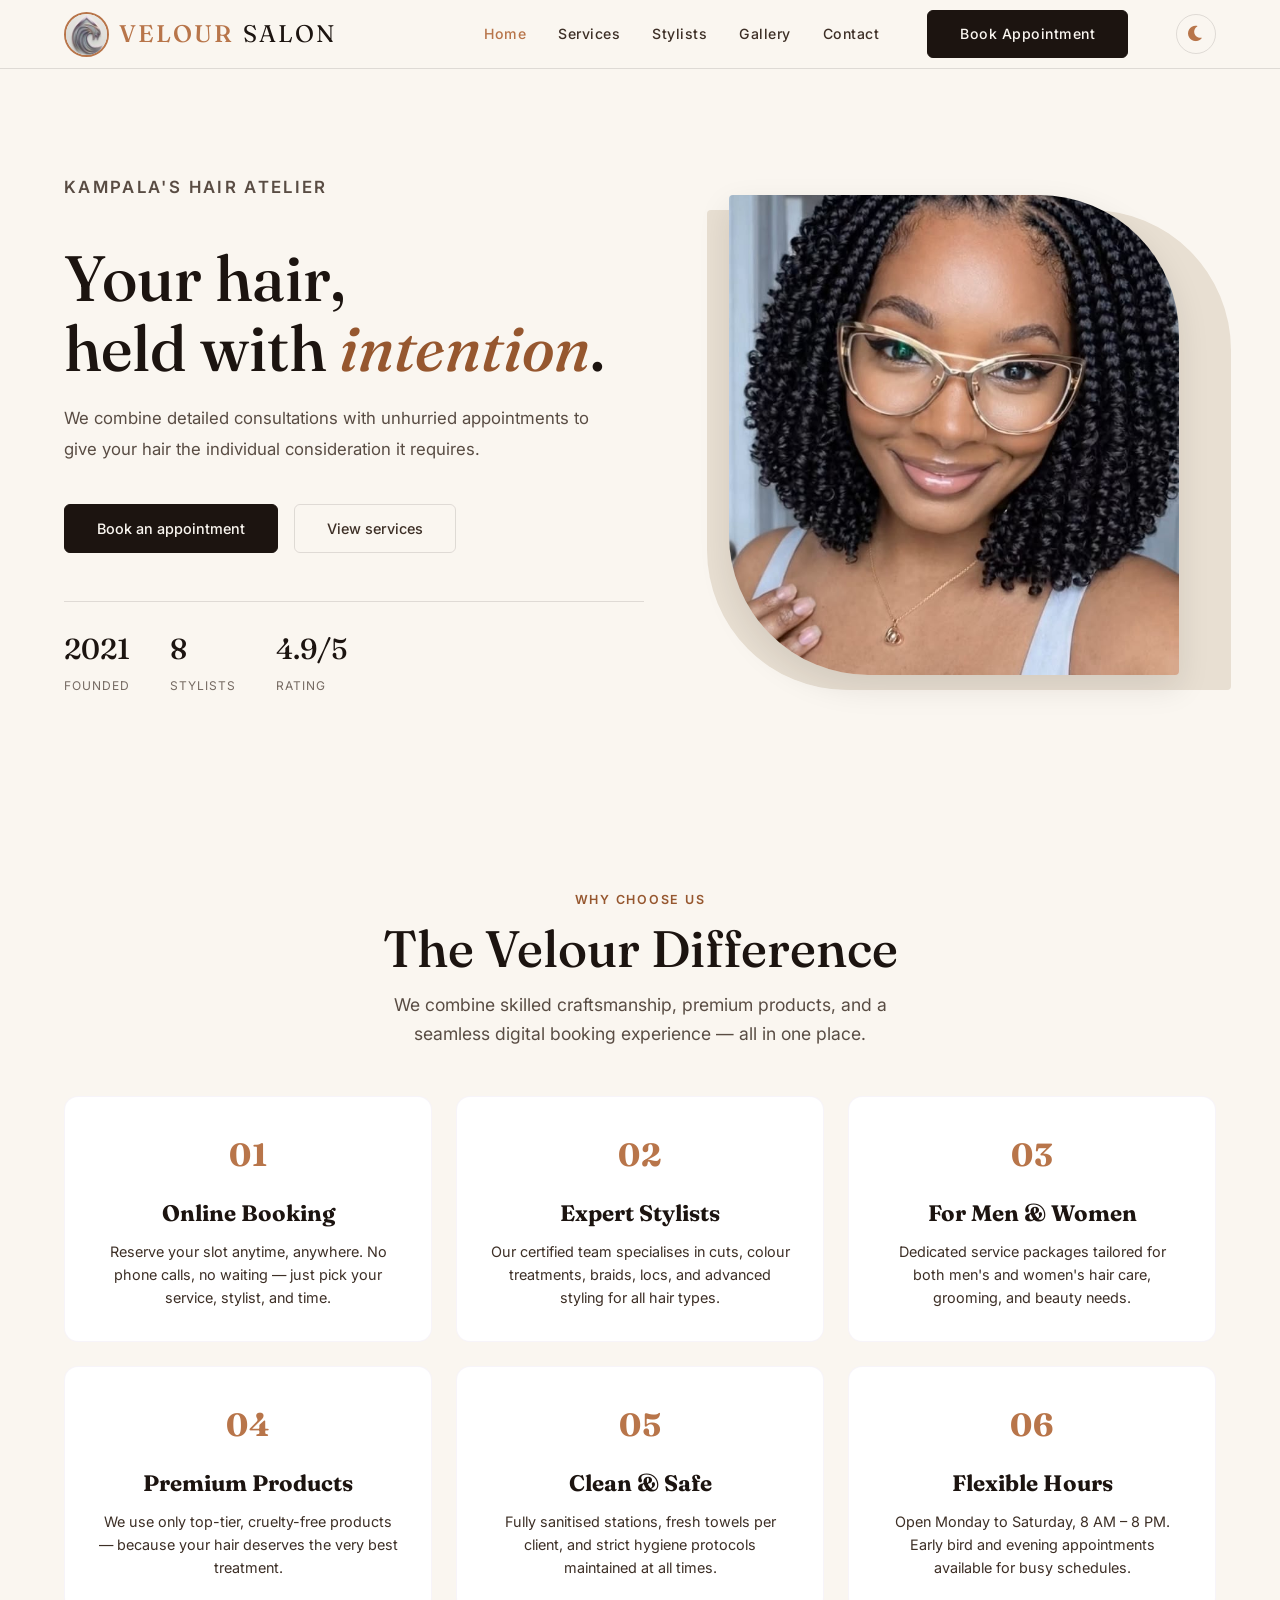
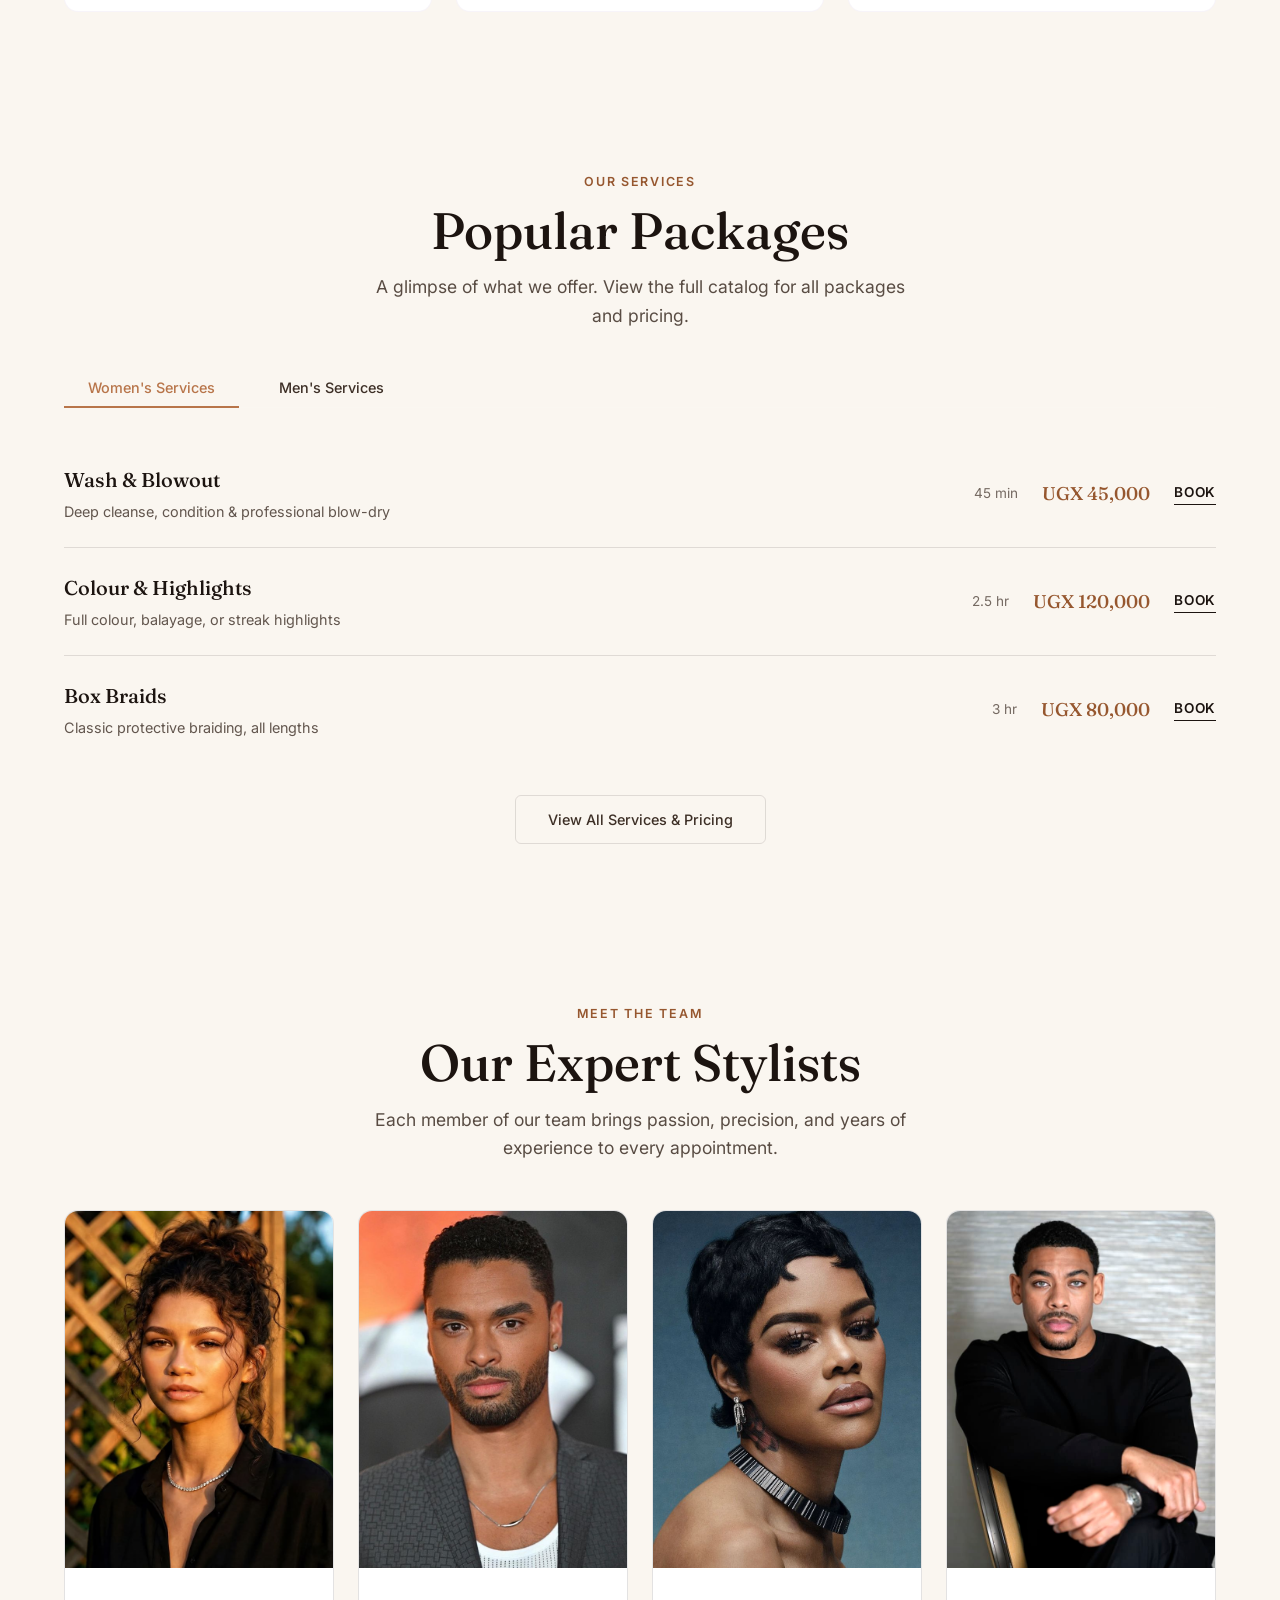
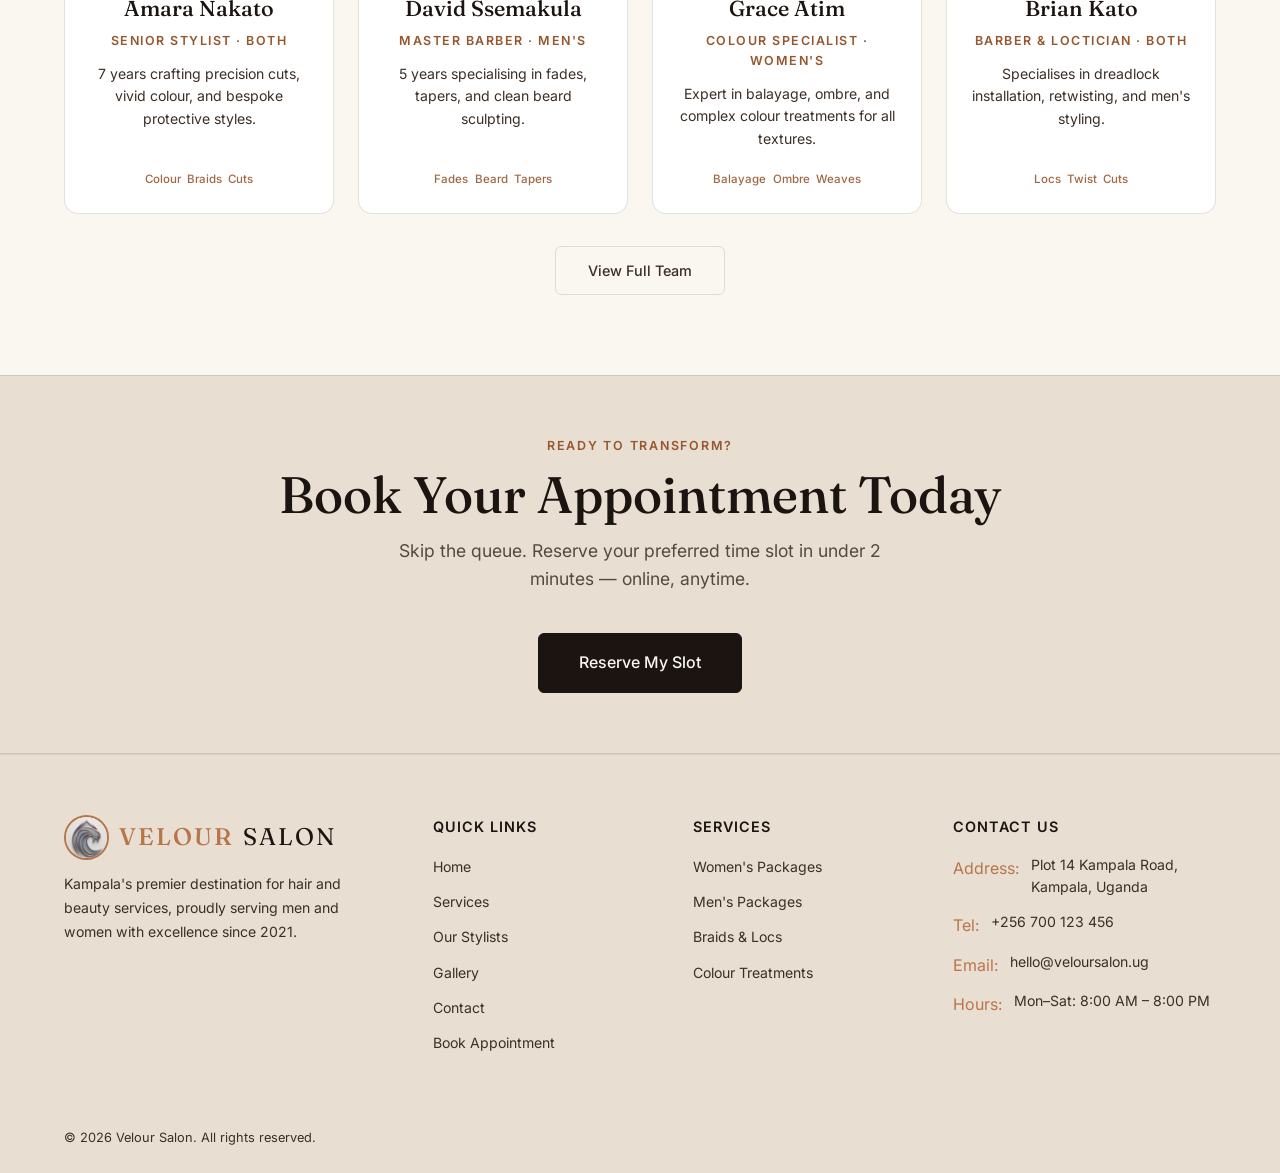
==== index.html @ ebc55c9c "feat : improved perfomance" ====
<!DOCTYPE html>
<html lang="en">

<head>
  <meta charset="UTF-8" />
  <meta name="viewport" content="width=device-width, initial-scale=1.0" />
  <meta name="description"
    content="Velour Salon — Premium hair and beauty atelier in Kampala. Book your appointment online today." />
  <title>Velour Salon</title>

  <link rel="preconnect" href="https://fonts.googleapis.com">
  <link rel="preconnect" href="https://fonts.gstatic.com" crossorigin>
  <link
    href="https://fonts.googleapis.com/css2?family=Fraunces:ital,opsz,wght@0,9..144,400;0,9..144,500;1,9..144,400&family=Inter:wght@300;400;500;600;700&display=swap"
    rel="stylesheet">
  <link rel="stylesheet" href="style.css" />
  <!-- Font Awesome for Icons -->
    <link rel="preload" href="https://cdnjs.cloudflare.com/ajax/libs/font-awesome/6.0.0/css/all.min.css" as="style" onload="this.onload=null;this.rel='stylesheet'">
  <noscript><link rel="stylesheet" href="https://cdnjs.cloudflare.com/ajax/libs/font-awesome/6.0.0/css/all.min.css"></noscript>
  <!-- Theme Switcher Script (Head inclusion prevents flash) -->
    <script>!function(){var e=localStorage.getItem("velour-theme")||"light";document.documentElement.setAttribute("data-theme",e)}();</script>
  <script src="theme.js" defer></script>
</head>

<body>

  <!-- NAVIGATION-->
  <nav class="navbar" role="navigation" aria-label="Main navigation">
    <div class="container nav-inner">
      <a href="index.html" class="nav-logo" id="nav-logo">
        <img src="assets/logo-small.jpeg" alt="Velour Salon Logo" width="45" height="45"
          loading="lazy">
        VELOUR<span>SALON</span>
      </a>

      <ul class="nav-links" id="nav-links">
        <li><a href="index.html" class="active" id="nav-home">Home</a></li>
        <li><a href="services.html" id="nav-services">Services</a></li>
        <li><a href="stylists.html" id="nav-stylists">Stylists</a></li>
        <li><a href="gallery.html" id="nav-gallery">Gallery</a></li>
        <li><a href="contact.html" id="nav-contact">Contact</a></li>
        <li><a href="booking.html" class="btn btn-primary nav-cta" id="nav-cta-btn">Book Appointment</a></li>

        <li>
          <button class="theme-toggle" id="theme-toggle" aria-label="Toggle Light/Dark Mode">
            <i class="fas fa-moon"></i>
          </button>
        </li>
      </ul>

      <button class="hamburger" id="hamburger-btn" aria-label="Open menu" aria-expanded="false">
        <span></span><span></span><span></span>
      </button>
    </div>
  </nav>

  <!-- Mobile Nav -->
  <div class="mobile-nav" id="mobile-nav" aria-hidden="true">
    <a href="index.html" id="mob-home">Home</a>
    <a href="services.html" id="mob-services">Services</a>
    <a href="stylists.html" id="mob-stylists">Stylists</a>
    <a href="gallery.html" id="mob-gallery">Gallery</a>
    <a href="contact.html" id="mob-contact">Contact</a>
    <button class="theme-toggle" id="mobile-theme-toggle"
      style="margin: 0.5rem auto 0; display: flex; gap: 0.5rem; justify-content: center; align-items: center; width: 100%; border: 1px solid var(--border-clr); padding: 0.75rem; border-radius: var(--radius-sm); background: transparent; color: var(--text-color); font-family: var(--font-body); font-size: 1rem; cursor: pointer;">
      <i class="fas fa-moon"></i> Theme
    </button>
    <a href="booking.html" class="btn btn-primary" id="mob-cta" style="text-align:center;margin-top:0.5rem;">Book
      Appointment</a>
  </div>

  <!-- HERO SECTION -->
  <header class="hero" id="hero-section">
    <div class="container hero-grid">
      <div class="hero-content">
        <p class="eyebrow">Kampala's Hair Atelier</p>

        <h1 id="hero-headline">
          Your hair,<br>held with <em>intention</em>.
        </h1>

        <p id="hero-description">
          We combine detailed consultations with unhurried appointments to give your hair the individual consideration
          it requires.
        </p>

        <div class="hero-actions">
          <a href="booking.html" class="btn btn-primary" id="hero-book-btn">Book an appointment</a>
          <a href="services.html" class="btn btn-ghost" id="hero-services-btn">View services</a>
        </div>

        <div class="hero-stats" id="hero-stats">
          <div class="stat-item">
            <span class="stat-num">2021</span>
            <span class="stat-label">Founded</span>
          </div>
          <div class="stat-item">
            <span class="stat-num">8</span>
            <span class="stat-label">Stylists</span>
          </div>
          <div class="stat-item">
            <span class="stat-num">4.9/5</span>
            <span class="stat-label">Rating</span>
          </div>
        </div>
      </div>
      <div class="hero-image-panel">
        <div class="hero-image-bg-offset"></div>
        <img src="assets/images/women/women's style 5.jpg" alt="" aria-hidden="true" class="hero-img" width="450"
          height="480" fetchpriority="high">
      </div>
    </div>
  </header>

  <!-- VALUE PROPOSITIONS -->
  <section class="section reveal" id="features-section" aria-labelledby="features-title">
    <div class="container text-center">
      <p class="eyebrow">Why Choose Us</p>
      <h2 class="section-title" id="features-title">The Velour Difference</h2>
      <p class="section-lede">
        We combine skilled craftsmanship, premium products, and a seamless digital booking experience — all in one
        place.
      </p>

      <div class="features-grid" id="features-grid">
        <article class="feature-card" id="feature-booking">
          <span class="feature-icon">01</span>
          <h3>Online Booking</h3>
          <p>Reserve your slot anytime, anywhere. No phone calls, no waiting — just pick your service, stylist, and
            time.</p>
        </article>
        <article class="feature-card" id="feature-stylists">
          <span class="feature-icon">02</span>
          <h3>Expert Stylists</h3>
          <p>Our certified team specialises in cuts, colour treatments, braids, locs, and advanced styling for all hair
            types.</p>
        </article>
        <article class="feature-card" id="feature-gender">
          <span class="feature-icon">03</span>
          <h3>For Men &amp; Women</h3>
          <p>Dedicated service packages tailored for both men's and women's hair care, grooming, and beauty needs.</p>
        </article>
        <article class="feature-card" id="feature-products">
          <span class="feature-icon">04</span>
          <h3>Premium Products</h3>
          <p>We use only top-tier, cruelty-free products — because your hair deserves the very best treatment.</p>
        </article>
        <article class="feature-card" id="feature-hygiene">
          <span class="feature-icon">05</span>
          <h3>Clean &amp; Safe</h3>
          <p>Fully sanitised stations, fresh towels per client, and strict hygiene protocols maintained at all times.
          </p>
        </article>
        <article class="feature-card" id="feature-hours">
          <span class="feature-icon">06</span>
          <h3>Flexible Hours</h3>
          <p>Open Monday to Saturday, 8 AM – 8 PM. Early bird and evening appointments available for busy schedules.</p>
        </article>
      </div>
    </div>
  </section>

  <!-- SERVICES PREVIEW -->
  <section class="section services-preview reveal" id="services-preview" aria-labelledby="services-preview-title">
    <div class="container">
      <div class="text-center">
        <p class="eyebrow">Our Services</p>
        <h2 class="section-title" id="services-preview-title">Popular Packages</h2>
        <p class="section-lede">A glimpse of what we offer. View the full catalog for all packages and pricing.</p>
      </div>

      <div class="services-tabs" role="tablist">
        <button class="tab-btn active" id="tab-women" role="tab" aria-selected="true" aria-controls="panel-women">
          Women's Services
        </button>
        <button class="tab-btn" id="tab-men" role="tab" aria-selected="false" aria-controls="panel-men">
          Men's Services
        </button>
      </div>

      <!-- Women's Panel -->
      <div class="tab-panel active" id="panel-women" role="tabpanel" aria-labelledby="tab-women">
        <div class="service-list">
          <div class="service-row">
            <div class="service-details">
              <h4 class="service-name">Wash &amp; Blowout</h4>
              <p class="service-desc">Deep cleanse, condition &amp; professional blow-dry</p>
            </div>
            <div class="service-meta">
              <span class="service-time">45 min</span>
              <span class="service-price">UGX 45,000</span>
              <a href="booking.html?service=wash-blowout" class="service-book-link">Book</a>
            </div>
          </div>
          <div class="service-row">
            <div class="service-details">
              <h4 class="service-name">Colour &amp; Highlights</h4>
              <p class="service-desc">Full colour, balayage, or streak highlights</p>
            </div>
            <div class="service-meta">
              <span class="service-time">2.5 hr</span>
              <span class="service-price">UGX 120,000</span>
              <a href="booking.html?service=colour-highlights" class="service-book-link">Book</a>
            </div>
          </div>
          <div class="service-row">
            <div class="service-details">
              <h4 class="service-name">Box Braids</h4>
              <p class="service-desc">Classic protective braiding, all lengths</p>
            </div>
            <div class="service-meta">
              <span class="service-time">3 hr</span>
              <span class="service-price">UGX 80,000</span>
              <a href="booking.html?service=box-braids" class="service-book-link">Book</a>
            </div>
          </div>
        </div>
      </div>

      <!-- Men's Panel -->
      <div class="tab-panel" id="panel-men" role="tabpanel" aria-labelledby="tab-men">
        <div class="service-list">
          <div class="service-row">
            <div class="service-details">
              <h4 class="service-name">Classic Haircut</h4>
              <p class="service-desc">Precision cut with wash &amp; style finish</p>
            </div>
            <div class="service-meta">
              <span class="service-time">30 min</span>
              <span class="service-price">UGX 30,000</span>
              <a href="booking.html?service=classic-cut" class="service-book-link">Book</a>
            </div>
          </div>
          <div class="service-row">
            <div class="service-details">
              <h4 class="service-name">Beard Trim &amp; Shape</h4>
              <p class="service-desc">Clean line-up, shaping &amp; moisturise</p>
            </div>
            <div class="service-meta">
              <span class="service-time">30 min</span>
              <span class="service-price">UGX 20,000</span>
              <a href="booking.html?service=beard-trim" class="service-book-link">Book</a>
            </div>
          </div>
          <div class="service-row">
            <div class="service-details">
              <h4 class="service-name">Cut &amp; Beard Combo</h4>
              <p class="service-desc">Full haircut + beard groom package</p>
            </div>
            <div class="service-meta">
              <span class="service-time">1 hr</span>
              <span class="service-price">UGX 45,000</span>
              <a href="booking.html?service=cut-beard-combo" class="service-book-link">Book</a>
            </div>
          </div>
        </div>
      </div>

      <div class="text-center mt-4">
        <a href="services.html" class="btn btn-ghost" id="view-all-services-btn">View All Services &amp; Pricing</a>
      </div>
    </div>
  </section>

  <!-- STYLISTS TEASER -->
  <section class="section reveal" id="stylists-teaser" aria-labelledby="stylists-teaser-title">
    <div class="container text-center">
      <p class="eyebrow">Meet the Team</p>
      <h2 class="section-title" id="stylists-teaser-title">Our Expert Stylists</h2>
      <p class="section-lede">Each member of our team brings passion, precision, and years of experience to every
        appointment.</p>

      <div class="stylist-grid mt-4">
        <div class="stylist-card" id="stylist-amara">
          <div class="stylist-avatar f">
            <img src="assets/images/women/female stylist 1.jpg" alt="Amara Nakato" width="400" height="400"
              loading="lazy">
          </div>
          <div class="stylist-info">
            <h3>Amara Nakato</h3>
            <p class="stylist-role">Senior Stylist · Both</p>
            <p class="stylist-bio">7 years crafting precision cuts, vivid colour, and bespoke protective styles.</p>
            <div class="stylist-tags">
              <span class="stylist-tag">Colour</span>
              <span class="stylist-tag">Braids</span>
              <span class="stylist-tag">Cuts</span>
            </div>
          </div>
        </div>
        <div class="stylist-card" id="stylist-david">
          <div class="stylist-avatar m">
            <img src="assets/images/men/male stylist 1.jpg" alt="David Ssemakula" width="400" height="400"
              loading="lazy">
          </div>
          <div class="stylist-info">
            <h3>David Ssemakula</h3>
            <p class="stylist-role">Master Barber · Men's</p>
            <p class="stylist-bio">5 years specialising in fades, tapers, and clean beard sculpting.</p>
            <div class="stylist-tags">
              <span class="stylist-tag">Fades</span>
              <span class="stylist-tag">Beard</span>
              <span class="stylist-tag">Tapers</span>
            </div>
          </div>
        </div>
        <div class="stylist-card" id="stylist-grace">
          <div class="stylist-avatar f">
            <img src="assets/images/women/female stylist 2.jpg" alt="Grace Atim" width="400" height="400"
              loading="lazy">
          </div>
          <div class="stylist-info">
            <h3>Grace Atim</h3>
            <p class="stylist-role">Colour Specialist · Women's</p>
            <p class="stylist-bio">Expert in balayage, ombre, and complex colour treatments for all textures.</p>
            <div class="stylist-tags">
              <span class="stylist-tag">Balayage</span>
              <span class="stylist-tag">Ombre</span>
              <span class="stylist-tag">Weaves</span>
            </div>
          </div>
        </div>
        <div class="stylist-card" id="stylist-brian">
          <div class="stylist-avatar m">
            <img src="assets/images/men/male stylist 2.jpg" alt="Brian Kato" width="400" height="400" loading="lazy">
          </div>
          <div class="stylist-info">
            <h3>Brian Kato</h3>
            <p class="stylist-role">Barber &amp; Loctician · Both</p>
            <p class="stylist-bio">Specialises in dreadlock installation, retwisting, and men's styling.</p>
            <div class="stylist-tags">
              <span class="stylist-tag">Locs</span>
              <span class="stylist-tag">Twist</span>
              <span class="stylist-tag">Cuts</span>
            </div>
          </div>
        </div>
      </div>

      <div class="text-center mt-4">
        <a href="stylists.html" class="btn btn-ghost" id="view-stylists-btn">View Full Team</a>
      </div>
    </div>
  </section>

  <!-- BOOKING CTA SECTION -->
  <section id="cta-strip" class="cta-strip text-center">
    <div class="container">
      <p class="eyebrow">Ready to Transform?</p>
      <h2 class="section-title">Book Your Appointment Today</h2>
      <p class="section-lede">
        Skip the queue. Reserve your preferred time slot in under 2 minutes — online, anytime.
      </p>
      <a href="booking.html" class="btn btn-primary" id="cta-book-btn" style="font-size:1rem;padding:1rem 2.5rem;">
        Reserve My Slot
      </a>
    </div>
  </section>

  <!-- FOOTER SECTION -->
  <footer class="footer" id="main-footer">
    <div class="container">
      <div class="footer-grid">
        <div class="footer-brand">
          <a href="index.html" class="nav-logo">
            <img src="assets/logo-small.jpeg" alt="Velour Salon Logo" width="45" height="45"
              loading="lazy">
            VELOUR<span>SALON</span>
          </a>
          <p>Kampala's premier destination for hair and beauty services, proudly serving men and women with excellence
            since 2021.</p>
        </div>

        <div class="footer-col">
          <h4>Quick Links</h4>
          <ul>
            <li><a href="index.html" id="footer-home">Home</a></li>
            <li><a href="services.html" id="footer-services">Services</a></li>
            <li><a href="stylists.html" id="footer-stylists">Our Stylists</a></li>
            <li><a href="gallery.html" id="footer-gallery">Gallery</a></li>
            <li><a href="contact.html" id="footer-contact">Contact</a></li>
            <li><a href="booking.html" id="footer-booking">Book Appointment</a></li>
          </ul>
        </div>

        <div class="footer-col">
          <h4>Services</h4>
          <ul>
            <li><a href="services.html#women">Women's Packages</a></li>
            <li><a href="services.html#men">Men's Packages</a></li>
            <li><a href="services.html#braids">Braids &amp; Locs</a></li>
            <li><a href="services.html#colour">Colour Treatments</a></li>
          </ul>
        </div>

        <div class="footer-col">
          <h4>Contact Us</h4>
          <div class="footer-contact-item">
            <span>Address:</span>
            <span>Plot 14 Kampala Road,<br>Kampala, Uganda</span>
          </div>
          <div class="footer-contact-item">
            <span>Tel:</span>
            <span>+256 700 123 456</span>
          </div>
          <div class="footer-contact-item">
            <span>Email:</span>
            <span>hello@veloursalon.ug</span>
          </div>
          <div class="footer-contact-item">
            <span>Hours:</span>
            <span>Mon–Sat: 8:00 AM – 8:00 PM</span>
          </div>
        </div>
      </div>

      <div class="footer-bottom">
        <p>&copy; 2026 Velour Salon. All rights reserved.</p>
      </div>
    </div>
  </footer>

  <!-- JAVASCRIPT -->
  <script>
    // --- Mobile Menu Toggle ---
    const hamburger = document.getElementById('hamburger-btn');
    const mobileNav = document.getElementById('mobile-nav');

    hamburger.addEventListener('click', () => {
      const isOpen = mobileNav.classList.toggle('open');
      hamburger.setAttribute('aria-expanded', isOpen);
      mobileNav.setAttribute('aria-hidden', !isOpen);
    });

    // Close mobile nav on link click
    mobileNav.querySelectorAll('a').forEach(link => {
      link.addEventListener('click', () => {
        mobileNav.classList.remove('open');
        hamburger.setAttribute('aria-expanded', 'false');
      });
    });

    // --- Tab Switcher (Services Preview) ---
    const tabBtns = document.querySelectorAll('.tab-btn');
    const tabPanels = document.querySelectorAll('.tab-panel');

    tabBtns.forEach(btn => {
      btn.addEventListener('click', () => {
        tabBtns.forEach(b => { b.classList.remove('active'); b.setAttribute('aria-selected', 'false'); });
        tabPanels.forEach(p => p.classList.remove('active'));

        btn.classList.add('active');
        btn.setAttribute('aria-selected', 'true');
        const target = btn.getAttribute('aria-controls');
        document.getElementById(target).classList.add('active');
      });
    });


    // --- Scroll Reveal Observer ---
    const revealCallback = (entries, observer) => {
      entries.forEach(entry => {
        if (entry.isIntersecting) {
          entry.target.classList.add('active');
          observer.unobserve(entry.target);
        }
      });
    };

    const revealObserver = new IntersectionObserver(revealCallback, {
      threshold: 0.15
    });

    document.querySelectorAll('.reveal').forEach(el => revealObserver.observe(el));
  </script>

</body>

</html>
---- style.css ----
/* Velour Salon — Global Styles */

/* --- Google Fonts --- */
@import url('https://fonts.googleapis.com/css2?family=Fraunces:ital,opsz,wght@0,9..144,400;0,9..144,500;1,9..144,400&family=Inter:wght@300;400;500;600;700&display=swap');

/* --- CSS Custom Properties --- */
:root {
  /* Design Tokens - Velour Salon */
  --ink: #1C1410;
  --umber: #3D2F26;
  --ivory: #FAF6F0;
  --stone: #E8DFD2;
  --amber: #B8754A;
  --amber-deep: #96572F;
  --line: rgba(28, 20, 16, 0.12);
  --white: #ffffff;

  --font-display: 'Fraunces', Georgia, serif;
  --font-body: 'Inter', -apple-system, BlinkMacSystemFont, sans-serif;

  --radius-sm: 6px;
  --radius-md: 14px;
  --radius-lg: 28px;

  --shadow-sm: 0 2px 8px rgba(28, 20, 16, 0.06);
  --shadow-md: 0 12px 32px rgba(28, 20, 16, 0.10);

  --ease: cubic-bezier(0.22, 1, 0.36, 1);

  /* Semantic Variables - Light Mode (Default) */
  --bg-color: var(--ivory);
  --text-color: var(--umber);
  --text-title: var(--ink);
  --accent-color: var(--amber);
  --accent-hover: var(--amber-deep);
  --card-bg: var(--white);
  --nav-bg: rgba(250, 246, 240, 0.95);
  --border-clr: var(--line);
  --muted-clr: var(--umber);
  
  --radius: var(--radius-md);
  --shadow: var(--shadow-md);
  --transition: 0.3s var(--ease);
  --font-head: var(--font-display);
  --font-body-custom: var(--font-body);
  --max-w: 1180px;

  --hero-bg: var(--ivory);
  --footer-bg: var(--stone);
  --header-bg: var(--stone);
  --cta-bg: var(--stone);

  --clr-white: var(--ink);
  --clr-card: var(--white);
  --clr-muted: var(--umber);
  --clr-purple: var(--amber);
  --clr-purple-lt: var(--amber-deep);
}

[data-theme="dark"] {
  /* Semantic Variables - Dark Mode (Warm Editorial) */
  --bg-color: var(--ink);
  --text-color: var(--stone);
  --text-title: var(--ivory);
  --accent-color: #D18E66; /* Lighter amber for contrast */
  --accent-hover: #E3A886; /* Even lighter for hover */
  --card-bg: var(--umber);
  --nav-bg: rgba(28, 20, 16, 0.95);
  --border-clr: rgba(250, 246, 240, 0.12);
  --muted-clr: var(--stone);
  --shadow: 0 12px 32px rgba(0, 0, 0, 0.3);

  --hero-bg: var(--ink);
  --footer-bg: var(--umber);
  --header-bg: var(--umber);
  --cta-bg: var(--umber);

  --clr-white: var(--ivory);
  --clr-card: var(--umber);
  --clr-muted: var(--stone);
  --clr-purple: var(--amber);
  --clr-purple-lt: var(--amber-deep);
}

/* --- Reset --- */
*, *::before, *::after { box-sizing: border-box; margin: 0; padding: 0; }
html { scroll-behavior: smooth; }
body {
  font-family: var(--font-body);
  background: var(--bg-color);
  color: var(--text-color);
  line-height: 1.6;
  font-size: 16px;
  transition: background-color var(--transition), color var(--transition);
}
img { max-width: 100%; display: block; }
a  { text-decoration: none; color: inherit; }
ul { list-style: none; }

/* --- Utility Classes --- */
.container  { width: 90%; max-width: var(--max-w); margin: 0 auto; }
.section    { padding: 80px 0; }
.section-sm { padding: 50px 0; }
.text-purple  { color: var(--accent-color); }
.text-center{ text-align: center; }
.mt-1 { margin-top: 0.5rem; }
.mt-2 { margin-top: 1rem;   }
.mt-3 { margin-top: 1.5rem; }
.mt-4 { margin-top: 2rem;   }

.eyebrow {
  font-family: var(--font-body);
  font-weight: 600;
  font-size: 0.78rem;
  letter-spacing: 0.14em;
  text-transform: uppercase;
  color: var(--accent-hover);
  margin-bottom: 0.5rem;
}
.section-label {
  font-family: var(--font-body);
  font-weight: 600;
  font-size: 0.78rem;
  letter-spacing: 0.14em;
  text-transform: uppercase;
  color: var(--accent-hover);
  margin-bottom: 0.5rem;
}
.section-title {
  font-family: var(--font-display);
  font-size: clamp(2.2rem, 5vw, 3.2rem);
  font-weight: 500;
  line-height: 1.2;
  color: var(--text-title);
  margin-bottom: 0.5rem;
}
.section-sub, .section-lede {
  font-family: var(--font-body);
  color: var(--text-color);
  opacity: 0.85;
  font-size: clamp(0.95rem, 2vw, 1.1rem);
  max-width: 50ch;
  margin: 0.75rem auto 2.5rem;
  line-height: 1.6;
}

/* --- Buttons --- */
.btn {
  display: inline-block;
  padding: 0.75rem 2rem;
  border-radius: var(--radius-sm);
  font-family: var(--font-body);
  font-size: 0.9rem;
  font-weight: 500;
  cursor: pointer;
  transition: all var(--transition);
  border: none;
  text-align: center;
}
.btn-primary {
  background: var(--ink);
  color: var(--ivory);
  border: 1px solid var(--ink);
}
.btn-primary:hover {
  background: var(--amber-deep);
  border-color: var(--amber-deep);
  color: var(--ivory);
}
.btn-ghost {
  background: transparent;
  border: 1px solid var(--border-clr);
  color: var(--text-color);
}
.btn-ghost:hover {
  background: rgba(28, 20, 16, 0.05);
  border-color: var(--text-title);
  color: var(--text-title);
}
[data-theme="dark"] .btn-ghost:hover {
  background: rgba(250, 246, 240, 0.05);
}
.btn-whatsapp {
  background: #25D366;
  color: #ffffff;
  border: 1px solid #25D366;
}
.btn-whatsapp:hover {
  background: #128C7E;
  border-color: #128C7E;
}
/* Keep legacy class styling */
.btn-purple {
  background: var(--ink);
  color: var(--ivory);
  border: 1px solid var(--ink);
}
.btn-purple:hover {
  background: var(--amber-deep);
  border-color: var(--amber-deep);
  color: var(--ivory);
  transform: translateY(-2px);
}
.btn-outline {
  background: transparent;
  border: 1px solid var(--border-clr);
  color: var(--text-color);
}
.btn-outline:hover {
  background: rgba(28, 20, 16, 0.05);
  border-color: var(--text-title);
  color: var(--text-title);
  transform: translateY(-2px);
}

/* NAVBAR */
.navbar {
  position: fixed;
  top: 0; left: 0; right: 0;
  z-index: 1000;
  background: var(--nav-bg);
  backdrop-filter: blur(12px);
  border-bottom: 1px solid var(--border-clr);
  transition: var(--transition);
}
.nav-inner {
  display: flex;
  align-items: center;
  justify-content: space-between;
  height: 68px;
}
.nav-logo {
  display: flex;
  align-items: center;
  gap: 10px;
  font-family: var(--font-display);
  font-size: 1.5rem;
  font-weight: 500;
  letter-spacing: 2px;
  color: var(--accent-color);
  text-decoration: none;
}
.nav-logo img {
  height: 45px;
  width: 45px;
  object-fit: cover;
  border-radius: 50%;
  border: 2px solid var(--accent-color);
}
.nav-logo span {
  color: var(--text-title);
  font-weight: 400;
}
.theme-toggle {
  background: none;
  border: 1px solid var(--border-clr);
  color: var(--accent-color);
  width: 40px;
  height: 40px;
  border-radius: 50%;
  display: flex;
  align-items: center;
  justify-content: center;
  cursor: pointer;
  transition: all var(--transition);
  margin-left: 1rem;
  font-size: 1.1rem;
}
.theme-toggle:hover {
  background: var(--ink);
  color: var(--ivory);
  border-color: var(--ink);
  transform: rotate(15deg);
}
[data-theme="dark"] .theme-toggle:hover {
  background: var(--ivory);
  color: var(--ink);
  border-color: var(--ivory);
}
.nav-links {
  display: none;
  gap: 2rem;
  align-items: center;
}
.nav-links a {
  font-size: 0.88rem;
  font-weight: 500;
  color: var(--muted-clr);
  letter-spacing: 0.5px;
  transition: color var(--transition);
}
.nav-links a:hover, .nav-links a.active { color: var(--accent-color); }
.nav-links a.btn { color: var(--ivory); }
.nav-cta { margin-left: 1rem; }
.hamburger {
  display: flex;
  flex-direction: column;
  gap: 5px;
  cursor: pointer;
  padding: 4px;
  background: none;
  border: none;
}
.hamburger span {
  display: block;
  width: 24px;
  height: 2px;
  background: var(--accent-color);
  transition: var(--transition);
}
/* Mobile Nav */
.mobile-nav {
  display: none;
  position: fixed;
  top: 68px; left: 0; right: 0;
  background: var(--bg-color);
  border-top: 1px solid var(--border-clr);
  padding: 1.5rem 2rem;
  z-index: 999;
  flex-direction: column;
  gap: 1rem;
}
.mobile-nav.open { display: flex; }
.mobile-nav a {
  color: var(--muted-clr);
  font-size: 1rem;
  padding: 0.5rem 0;
  border-bottom: 1px solid rgba(255,255,255,0.05);
  transition: color var(--transition);
}
.mobile-nav a:hover { color: var(--accent-color); }
.mobile-nav a.btn { color: var(--ivory); }

/* HERO SECTION */
.hero {
  min-height: 90vh;
  display: flex;
  align-items: center;
  position: relative;
  overflow: hidden;
  padding: 120px 0 60px;
  background: var(--hero-bg);
}
.hero-grid {
  display: grid;
  grid-template-columns: 1fr;
  gap: 3rem;
  align-items: center;
}
@media (min-width: 920px) {
  .hero-grid {
    grid-template-columns: 1.05fr 0.95fr;
  }
}
.hero-content {
  position: relative;
  z-index: 1;
}
.hero h1 {
  font-family: var(--font-display);
  font-size: clamp(2.8rem, 5vw, 4.5rem);
  font-weight: 500;
  line-height: 1.1;
  color: var(--text-title);
  margin-bottom: 1.25rem;
}
.hero h1 em {
  font-style: italic;
  font-family: var(--font-display);
  color: var(--accent-hover);
}
.hero p {
  font-family: var(--font-body);
  font-size: 1.05rem;
  color: var(--text-color);
  opacity: 0.85;
  max-width: 48ch;
  margin-bottom: 2.5rem;
  line-height: 1.8;
}
.hero-actions { display: flex; gap: 1rem; flex-wrap: wrap; }
.hero-stats {
  margin-top: 3rem;
  display: flex;
  gap: 2.5rem;
  flex-wrap: wrap;
  border-top: 1px solid var(--border-clr);
  padding-top: 1.5rem;
}
.stat-item { text-align: left; }
.stat-num {
  font-family: var(--font-display);
  font-size: 1.8rem;
  font-weight: 500;
  color: var(--text-title);
  display: block;
}
.stat-label { font-size: 0.75rem; color: var(--text-color); opacity: 0.7; letter-spacing: 1px; text-transform: uppercase; }

/* Hero Image Panel */
.hero-image-panel {
  position: relative;
  display: flex;
  justify-content: center;
  align-items: center;
  width: 100%;
}
.hero-image-bg-offset {
  position: absolute;
  top: 15px;
  left: 15px;
  width: 100%;
  height: 100%;
  background: var(--stone);
  border-radius: 4px 140px 4px 140px;
  z-index: 1;
}
.hero-img {
  width: 100%;
  max-width: 450px;
  height: 480px;
  object-fit: cover;
  border-radius: 4px 140px 4px 140px;
  z-index: 2;
  box-shadow: var(--shadow-md);
}
@media (max-width: 920px) {
  .hero-img {
    height: 380px;
  }
}

/* FEATURES */
.features-grid {
  display: grid;
  grid-template-columns: 1fr;
  gap: 1.5rem;
  margin-top: 3rem;
}
.feature-card {
  background: var(--card-bg);
  border: 1px solid rgba(177,151,196,0.1);
  border-radius: var(--radius);
  padding: 2rem;
  transition: var(--transition);
  position: relative;
  overflow: hidden;
}
.feature-card:hover {
  border-color: rgba(177,151,196,0.4);
  transform: translateY(-4px);
  box-shadow: var(--shadow);
}
.feature-icon {
  font-family: var(--font-head);
  font-size: 2rem;
  font-weight: 700;
  color: var(--accent-color);
  margin-bottom: 1rem;
  display: block;
  letter-spacing: 1px;
}
.feature-card h3 {
  font-family: var(--font-head);
  font-size: 1.4rem;
  color: var(--clr-white);
  margin-bottom: 0.5rem;
}
.feature-card p { color: var(--muted-clr); font-size: 0.9rem; }

/*  SERVICES  */
.services-preview {
  background: var(--bg-color);
}
.services-tabs {
  display: flex;
  gap: 1rem;
  margin: 2rem 0;
  border-bottom: 1px solid rgba(255,255,255,0.08);
  padding-bottom: 0;
  flex-wrap: wrap;
}
.tab-btn {
  background: none;
  border: none;
  color: var(--muted-clr);
  font-family: var(--font-body);
  font-size: 0.9rem;
  font-weight: 500;
  padding: 0.6rem 1.5rem;
  cursor: pointer;
  border-bottom: 2px solid transparent;
  margin-bottom: -1px;
  transition: var(--transition);
}
.tab-btn.active, .tab-btn:hover {
  color: var(--accent-color);
  border-bottom-color: var(--accent-color);
}
.tab-panel { display: none; }
.tab-panel.active { display: block; }
/* Service Row List Pattern */
.service-category-section {
  margin-bottom: 4rem;
}
.service-category {
  font-family: var(--font-body);
  font-weight: 600;
  font-size: 0.8rem;
  letter-spacing: 0.12em;
  text-transform: uppercase;
  color: var(--amber-deep);
  border-bottom: 1px solid var(--line);
  padding-bottom: 0.75rem;
  margin-bottom: 1rem;
}
.service-list {
  display: flex;
  flex-direction: column;
}
.service-row {
  display: flex;
  justify-content: space-between;
  align-items: center;
  padding: 1.5rem 0;
  border-bottom: 1px solid var(--line);
  transition: all var(--transition);
}
.service-row:last-child {
  border-bottom: none;
}
.service-row:hover {
  background: rgba(28, 20, 16, 0.02);
  padding-left: 0.5rem;
  padding-right: 0.5rem;
}
[data-theme="dark"] .service-row:hover {
  background: rgba(250, 246, 240, 0.02);
}
.service-details {
  flex: 1;
  padding-right: 2rem;
  text-align: left;
}
.service-name {
  font-family: var(--font-display);
  font-size: 1.25rem;
  font-weight: 500;
  color: var(--text-title);
  margin-bottom: 0.25rem;
}
.service-desc {
  font-family: var(--font-body);
  font-size: 0.9rem;
  color: var(--text-color);
  opacity: 0.8;
  margin-bottom: 0;
}
.service-meta {
  display: flex;
  align-items: center;
  gap: 1.5rem;
  text-align: right;
}
.service-time {
  font-family: var(--font-body);
  font-size: 0.85rem;
  color: var(--text-color);
  opacity: 0.7;
}
.service-price {
  font-family: var(--font-display);
  font-size: 1.15rem;
  font-weight: 500;
  color: var(--amber-deep);
  white-space: nowrap;
}
.service-book-link {
  font-family: var(--font-body);
  font-size: 0.85rem;
  font-weight: 600;
  color: var(--text-title);
  text-transform: uppercase;
  letter-spacing: 0.05em;
  border-bottom: 1px solid var(--text-title);
  transition: all var(--transition);
}
.service-book-link:hover {
  color: var(--accent-color);
  border-color: var(--accent-color);
}

/* Fallbacks for  cards */
.cards-grid {
  display: grid;
  grid-template-columns: 1fr;
  gap: 1.25rem;
  margin-top: 1.5rem;
}
.service-card {
  background: var(--card-bg);
  border: 1px solid var(--border-clr);
  border-radius: var(--radius-md);
  padding: 1.5rem;
  display: flex;
  align-items: center;
  justify-content: space-between;
  transition: var(--transition);
}
.service-info {
  text-align: left;
}
.service-info h4 {
  font-family: var(--font-display);
  font-weight: 500;
  color: var(--text-title);
}
.service-info p {
  color: var(--text-color);
  opacity: 0.85;
}

/* STYLISTS SECTION */
.stylist-grid {
  display: grid;
  grid-template-columns: 1fr;
  gap: 1.5rem;
  margin-top: 3rem;
}
.stylist-card, .stylist-full-card {
  background: var(--card-bg);
  border: 1px solid var(--border-clr);
  border-radius: var(--radius-md);
  overflow: hidden;
  display: flex;
  flex-direction: column;
  transition: border-color var(--transition); /* No translate or shadow change */
}
.stylist-card:hover, .stylist-full-card:hover {
  border-color: var(--accent-color);
}
.stylist-avatar, .stylist-placeholder {
  width: 100%;
  aspect-ratio: 3 / 4; /* 3:4 portrait aspect ratio */
  overflow: hidden;
  position: relative;
  background: var(--stone);
}
.stylist-avatar img, .stylist-placeholder img, .stylist-img {
  width: 100%;
  height: 100%;
  object-fit: cover;
  transition: transform var(--transition);
}
.stylist-card:hover img, .stylist-full-card:hover img, .stylist-card:hover .stylist-img, .stylist-full-card:hover .stylist-img {
  transform: scale(1.04);
}
.stylist-info {
  padding: 1.5rem;
  text-align: center;
  display: flex;
  flex-direction: column;
  flex: 1;
}
.stylist-info h3 {
  font-family: var(--font-display);
  font-size: 1.35rem;
  font-weight: 500;
  color: var(--text-title);
  margin-bottom: 0.25rem;
}
.stylist-role {
  color: var(--accent-hover);
  font-family: var(--font-body);
  font-weight: 600;
  font-size: 0.78rem;
  letter-spacing: 0.12em;
  text-transform: uppercase;
  margin-bottom: 0.75rem;
}
.stylist-bio {
  font-family: var(--font-body);
  color: var(--text-color);
  font-size: 0.88rem;
  line-height: 1.6;
  margin-bottom: 1.25rem;
  flex-grow: 1;
}
.stylist-tags { display: flex; gap: 0.4rem; flex-wrap: wrap; justify-content: center; }
.stylist-tag {
  font-family: var(--font-body);
  color: var(--accent-hover);
  font-size: 0.72rem;
  font-weight: 500;
  opacity: 0.9;
}

/* BOOKING FORM  */
.booking-section { background: var(--bg-color); }
.booking-wrapper {
  display: grid;
  grid-template-columns: 1fr;
  gap: 3rem;
  align-items: start;
  margin-top: 3rem;
}
.booking-info h3 {
  font-family: var(--font-display);
  font-size: 1.8rem;
  font-weight: 500;
  color: var(--text-title);
  margin-bottom: 1rem;
}
.booking-info p { color: var(--text-color); opacity: 0.85; font-size: 0.9rem; margin-bottom: 1.5rem; }
.info-items { display: flex; flex-direction: column; gap: 1rem; }
.info-item { display: flex; align-items: center; gap: 0.75rem; color: var(--text-color); font-size: 0.9rem; }
.info-item span:first-child {
  font-size: 0.75rem;
  font-weight: 600;
  color: var(--accent-hover);
  text-transform: uppercase;
  letter-spacing: 0.5px;
  min-width: 70px;
  flex-shrink: 0;
}
.booking-form-card {
  background: var(--card-bg);
  border: 1px solid var(--border-clr);
  border-radius: var(--radius-lg);
  padding: 2.5rem;
  box-shadow: var(--shadow-md);
}
.form-grid {
  display: grid;
  grid-template-columns: 1fr;
  gap: 1.25rem;
}
.form-group { display: flex; flex-direction: column; gap: 0.4rem; text-align: left; }
.form-group label {
  font-size: 0.82rem;
  font-weight: 500;
  color: var(--text-color);
  letter-spacing: 0.5px;
}
.form-group input,
.form-group select,
.form-group textarea {
  background: var(--card-bg);
  border: 1px solid var(--border-clr);
  border-radius: var(--radius-sm);
  color: var(--text-title);
  font-family: var(--font-body);
  font-size: 0.9rem;
  padding: 0.75rem 1rem;
  outline: none;
  transition: border-color var(--transition);
  width: 100%;
}
.form-group input:focus,
.form-group select:focus,
.form-group textarea:focus { border-color: var(--accent-color); }
.form-group select option { background: var(--card-bg); color: var(--text-title); }
.form-group textarea { resize: vertical; min-height: 100px; }
.form-col-2 { grid-column: span 1; }
.form-submit { margin-top: 0.75rem; width: 100%; padding: 1rem; font-size: 1rem; }
.form-note { font-size: 0.78rem; color: var(--text-color); opacity: 0.7; text-align: center; margin-top: 0.75rem; }

/* 4-step wizard panel system */
.step-panel {
  display: none;
}
.step-panel.active {
  display: block;
  animation: fadeInStep 0.4s var(--ease);
}
@keyframes fadeInStep {
  from { opacity: 0; transform: translateY(10px); }
  to { opacity: 1; transform: translateY(0); }
}
.step-actions {
  display: flex;
  gap: 1rem;
  margin-top: 1.5rem;
  justify-content: flex-end;
}
.booking-steps {
  display: flex;
  align-items: center;
  justify-content: space-between;
  max-width: 600px;
  margin: 0.5rem auto 2.5rem;
}
.step-indicator {
  display: flex;
  flex-direction: column;
  align-items: center;
  gap: 0.5rem;
  z-index: 1;
}
.step-number {
  width: 36px;
  height: 36px;
  border-radius: 50%;
  background: var(--stone);
  color: var(--umber);
  display: flex;
  align-items: center;
  justify-content: center;
  font-family: var(--font-body);
  font-weight: 600;
  font-size: 0.9rem;
  border: 2px solid var(--border-clr);
  transition: all var(--transition);
}
.step-indicator.active .step-number {
  background: var(--ink);
  color: var(--ivory);
  border-color: var(--ink);
}
.step-indicator.completed .step-number {
  background: var(--amber);
  color: var(--ivory);
  border-color: var(--amber);
}
.step-text {
  font-family: var(--font-body);
  font-size: 0.72rem;
  font-weight: 600;
  color: var(--text-color);
  opacity: 0.6;
  text-transform: uppercase;
  letter-spacing: 0.05em;
}
.step-indicator.active .step-text,
.step-indicator.completed .step-text {
  opacity: 1;
  color: var(--text-title);
}
.step-connector {
  flex: 1;
  height: 2px;
  background: var(--border-clr);
  margin-bottom: 1.3rem;
}
.step-connector.completed {
  background: var(--amber);
}

/*  FOOTER */
.footer {
  background: var(--footer-bg);
  border-top: 1px solid rgba(161, 51, 161,0.12);
  padding: 60px 0 0;
}
.footer-grid {
  display: grid;
  grid-template-columns: 1fr;
  gap: 2.5rem;
  padding-bottom: 3rem;
}
.footer-brand p { color: var(--muted-clr); font-size: 0.88rem; margin-top: 0.75rem; max-width: 280px; line-height: 1.7; }
.footer-col h4 {
  color: var(--clr-white);
  font-size: 0.9rem;
  font-weight: 600;
  letter-spacing: 1px;
  margin-bottom: 1rem;
  text-transform: uppercase;
}
.footer-col ul { display: flex; flex-direction: column; gap: 0.6rem; }
.footer-col ul li a { color: var(--muted-clr); font-size: 0.88rem; transition: color var(--transition); }
.footer-col ul li a:hover { color: var(--accent-color); }
.footer-contact-item { display: flex; gap: 0.75rem; align-items: flex-start; margin-bottom: 0.75rem; }
.footer-contact-item span:first-child { color: var(--accent-color); margin-top: 2px; }
.footer-contact-item span:last-child { color: var(--muted-clr); font-size: 0.88rem; }
.footer-bottom {
  border-top: 1px solid rgba(255,255,255,0.05);
  padding: 1.5rem 0;
  display: flex;
  justify-content: space-between;
  align-items: center;
  flex-wrap: wrap;
  gap: 0.75rem;
}
.footer-bottom p { color: var(--muted-clr); font-size: 0.8rem; }

/* Page Header Banner */
.page-header {
  padding: 140px 0 70px;
  text-align: center;
  background: var(--header-bg);
  position: relative;
  overflow: hidden;
}
.page-header::before {
  content: '';
  position: absolute;
  top: -100px; right: -100px;
  width: 500px; height: 500px;
  background: radial-gradient(circle, rgba(184, 117, 74, 0.08) 0%, transparent 70%);
}
.page-header h1 {
  font-family: var(--font-head);
  font-size: clamp(2.5rem, 6vw, 4rem);
  color: var(--clr-white);
}
.page-header p { color: var(--muted-clr); margin: 0.75rem auto 0; max-width: 500px; }
.breadcrumb {
  display: flex;
  justify-content: center;
  gap: 0.5rem;
  font-size: 0.82rem;
  color: var(--muted-clr);
  margin-bottom: 1.5rem;
}
.breadcrumb a { color: var(--accent-color); }
.breadcrumb span { color: var(--muted-clr); }

/* Success Message */
.success-msg {
  display: none;
  background: var(--stone);
  border: 1px solid var(--border-clr);
  border-radius: var(--radius-md);
  padding: 1.25rem;
  color: var(--accent-hover);
  text-align: center;
  font-size: 0.95rem;
  margin-top: 1rem;
}

/* Filter Row (Services page) */
.filter-row {
  display: flex;
  gap: 0.75rem;
  flex-wrap: wrap;
  margin-top: 2rem;
  margin-bottom: 2.5rem;
}
/* Interactive Filter Buttons */
.filter-btn {
  background: transparent;
  border: 1px solid var(--border-clr);
  border-radius: 50px;
  color: var(--text-color);
  font-family: var(--font-body);
  font-size: 0.85rem;
  padding: 0.5rem 1.25rem;
  cursor: pointer;
  transition: var(--transition);
}
.filter-btn.active, .filter-btn:hover {
  background: var(--ink);
  color: var(--ivory);
  border-color: var(--ink);
}
[data-theme="dark"] .filter-btn.active,
[data-theme="dark"] .filter-btn:hover {
  background: var(--ivory);
  color: var(--ink);
  border-color: var(--ivory);
}

/* BOOKING SUMMARY CARD (Step 4) */
.booking-summary-card {
  background: var(--stone);
  border: 1px solid var(--border-clr);
  border-radius: var(--radius-md);
  padding: 1.5rem;
  margin-bottom: 1.5rem;
}
[data-theme="dark"] .booking-summary-card {
  background: var(--umber);
}
.summary-title {
  font-family: var(--font-display);
  font-size: 1.1rem;
  font-weight: 500;
  color: var(--text-title);
  margin-bottom: 1rem;
  padding-bottom: 0.5rem;
  border-bottom: 1px solid var(--border-clr);
}
.summary-details { display: flex; flex-direction: column; gap: 0; }
.summary-row {
  display: flex;
  justify-content: space-between;
  align-items: baseline;
  padding: 0.6rem 0;
  border-bottom: 1px solid var(--line);
  font-size: 0.88rem;
}
.summary-row:last-child { border-bottom: none; }
.summary-row.border-top { border-top: 1px solid var(--border-clr); margin-top: 0.25rem; padding-top: 0.75rem; }
.summary-row span { color: var(--text-color); opacity: 0.7; }
.summary-row strong { font-family: var(--font-display); font-weight: 500; color: var(--text-title); text-align: right; max-width: 60%; }

/*  RESPONSIVE — Tablet  */
@media (min-width: 640px) {
  .cards-grid    { grid-template-columns: repeat(2, 1fr); }
  .features-grid { grid-template-columns: repeat(2, 1fr); }
  .stylist-grid  { grid-template-columns: repeat(2, 1fr); }
  .form-grid     { grid-template-columns: repeat(2, 1fr); }
  .form-col-2    { grid-column: span 2; }
  .footer-grid   { grid-template-columns: repeat(2, 1fr); }
}

/*  RESPONSIVE — Desktop */
@media (min-width: 1024px) {
  .nav-links  { display: flex; }
  .hamburger  { display: none; }
  .cards-grid          { grid-template-columns: repeat(3, 1fr); }
  .features-grid       { grid-template-columns: repeat(3, 1fr); }
  .stylist-grid        { grid-template-columns: repeat(4, 1fr); }
  .footer-grid         { grid-template-columns: 1.5fr 1fr 1fr 1.2fr; }
  .booking-wrapper     { grid-template-columns: 1fr 1.6fr; }
  .hero-content        { max-width: 720px; }
}

/*  RESPONSIVE — XL  */
@media (min-width: 1280px) {
  .cards-grid { grid-template-columns: repeat(4, 1fr); }
}

/* INTERACTIVE CALENDAR */
.calendar-section {
  margin-top: 1.5rem;
  width: 100%;
}
.calendar-header {
  font-family: var(--font-display);
  font-size: 1.3rem;
  font-weight: 500;
  color: var(--text-title);
  margin-bottom: 1rem;
  text-align: left;
}
.calendar-container {
  display: grid;
  grid-template-columns: repeat(6, 1fr); /* 6 days a week (no Sunday) */
  gap: 8px;
  margin-bottom: 1.5rem;
}
.calendar-day {
  background: var(--card-bg);
  border: 1px solid var(--border-clr);
  border-radius: var(--radius-sm);
  padding: 0.75rem 0.5rem;
  text-align: center;
  cursor: pointer;
  transition: all var(--transition);
  display: flex;
  flex-direction: column;
  align-items: center;
  justify-content: center;
}
.calendar-day:hover:not(:disabled) {
  border-color: var(--amber);
  background: rgba(184, 117, 74, 0.05);
}
.calendar-day.active {
  background: var(--ink) !important;
  color: var(--ivory) !important;
  border-color: var(--ink) !important;
}
.calendar-day.active .day-name, 
.calendar-day.active .day-date {
  color: var(--ivory) !important;
}
.day-name {
  display: block;
  font-size: 0.7rem;
  text-transform: uppercase;
  color: var(--text-color);
  opacity: 0.7;
  margin-bottom: 0.25rem;
  font-weight: 600;
}
.day-date {
  display: block;
  font-size: 1.15rem;
  font-weight: 600;
  font-family: var(--font-display);
}

.slots-container {
  display: grid;
  grid-template-columns: repeat(auto-fill, minmax(90px, 1fr));
  gap: 8px;
  margin-top: 1rem;
}
.time-slot {
  padding: 0.75rem;
  border-radius: var(--radius-sm);
  text-align: center;
  font-size: 0.85rem;
  font-weight: 600;
  cursor: pointer;
  transition: all var(--transition);
  border: 1px solid var(--border-clr);
  background: var(--card-bg);
  color: var(--text-title);
}
.time-slot.available:hover {
  border-color: var(--amber);
  background: rgba(184, 117, 74, 0.05);
}
.time-slot.booked, .calendar-day:disabled {
  background: var(--stone);
  color: var(--umber);
  opacity: 0.35;
  text-decoration: line-through;
  cursor: not-allowed;
  border-color: var(--border-clr);
}
.time-slot.selected {
  background: var(--ink) !important;
  color: var(--ivory) !important;
  border-color: var(--ink) !important;
}

@media (max-width: 768px) {
  .calendar-container {
    grid-template-columns: repeat(4, 1fr);
  }
}
@media (max-width: 480px) {
  .calendar-container {
    grid-template-columns: 1fr;
  }
  .calendar-day {
    display: flex;
    justify-content: space-between;
    align-items: center;
    padding: 0.75rem 1.5rem;
  }
  .day-name { margin-bottom: 0; }
}

/*  SCROLL REVEAL ANIMATIONS */
.reveal {
  opacity: 0;
  transform: translateY(30px);
  transition: all 0.8s ease-out;
}
.reveal.active {
  opacity: 1;
  transform: translateY(0);
}

/* --- CTA Strip --- */
.cta-strip {
  background: var(--cta-bg);
  border-top: 1px solid var(--border-clr);
  border-bottom: 1px solid var(--border-clr);
  padding: 60px 0;
}

/*  HAIRSTYLE GALLERY */
.gallery-grid {
  display: grid;
  grid-template-columns: repeat(auto-fill, minmax(280px, 1fr));
  grid-auto-rows: 240px;
  gap: 1.5rem;
  margin-top: 2rem;
}

.gallery-card {
  position: relative;
  overflow: hidden;
  border-radius: var(--radius-md);
  background: var(--card-bg);
  cursor: pointer;
  margin: 0;
  height: 100%;
}

.gallery-card img {
  width: 100%;
  height: 100%;
  object-fit: cover;
  transition: transform var(--transition);
}

.gallery-card:hover img {
  transform: scale(1.05);
}

.gallery-card figcaption {
  position: absolute;
  bottom: 0;
  left: 0;
  right: 0;
  background: linear-gradient(transparent, rgba(28, 20, 16, 0.8));
  padding: 1.5rem 1.25rem 1.25rem;
  color: var(--ivory);
  opacity: 0;
  transition: opacity var(--transition);
}

.gallery-card:hover figcaption {
  opacity: 1;
}

.gallery-card h4 {
  font-family: var(--font-display);
  font-size: 1.15rem;
  font-weight: 500;
  margin-bottom: 0.25rem;
  color: var(--ivory);
}

.gallery-card p {
  font-size: 0.8rem;
  opacity: 0.8;
  color: var(--ivory);
}

/* Masonry layout tall modifier */
.gallery-card.gallery-item-tall {
  grid-row: span 2;
}

.gallery-heading {
  font-family: var(--font-display);
  font-size: 1.5rem;
  font-weight: 500;
  color: var(--text-title);
  margin-bottom: 1.5rem;
  border-bottom: 1px solid var(--border-clr);
  padding-bottom: 0.5rem;
  display: block;
  text-align: left;
}

@media (max-width: 768px) {
  .gallery-grid {
    grid-template-columns: 1fr;
    grid-auto-rows: auto;
  }
  .gallery-card.gallery-item-tall {
    grid-row: span 1;
  }
  .gallery-card img {
    height: 300px;
  }
  
  .service-row {
    flex-direction: column;
    align-items: flex-start;
    gap: 0.5rem;
  }
  .service-meta {
    width: 100%;
    justify-content: flex-start;
  }
  .service-details {
    padding-right: 0;
  }
}
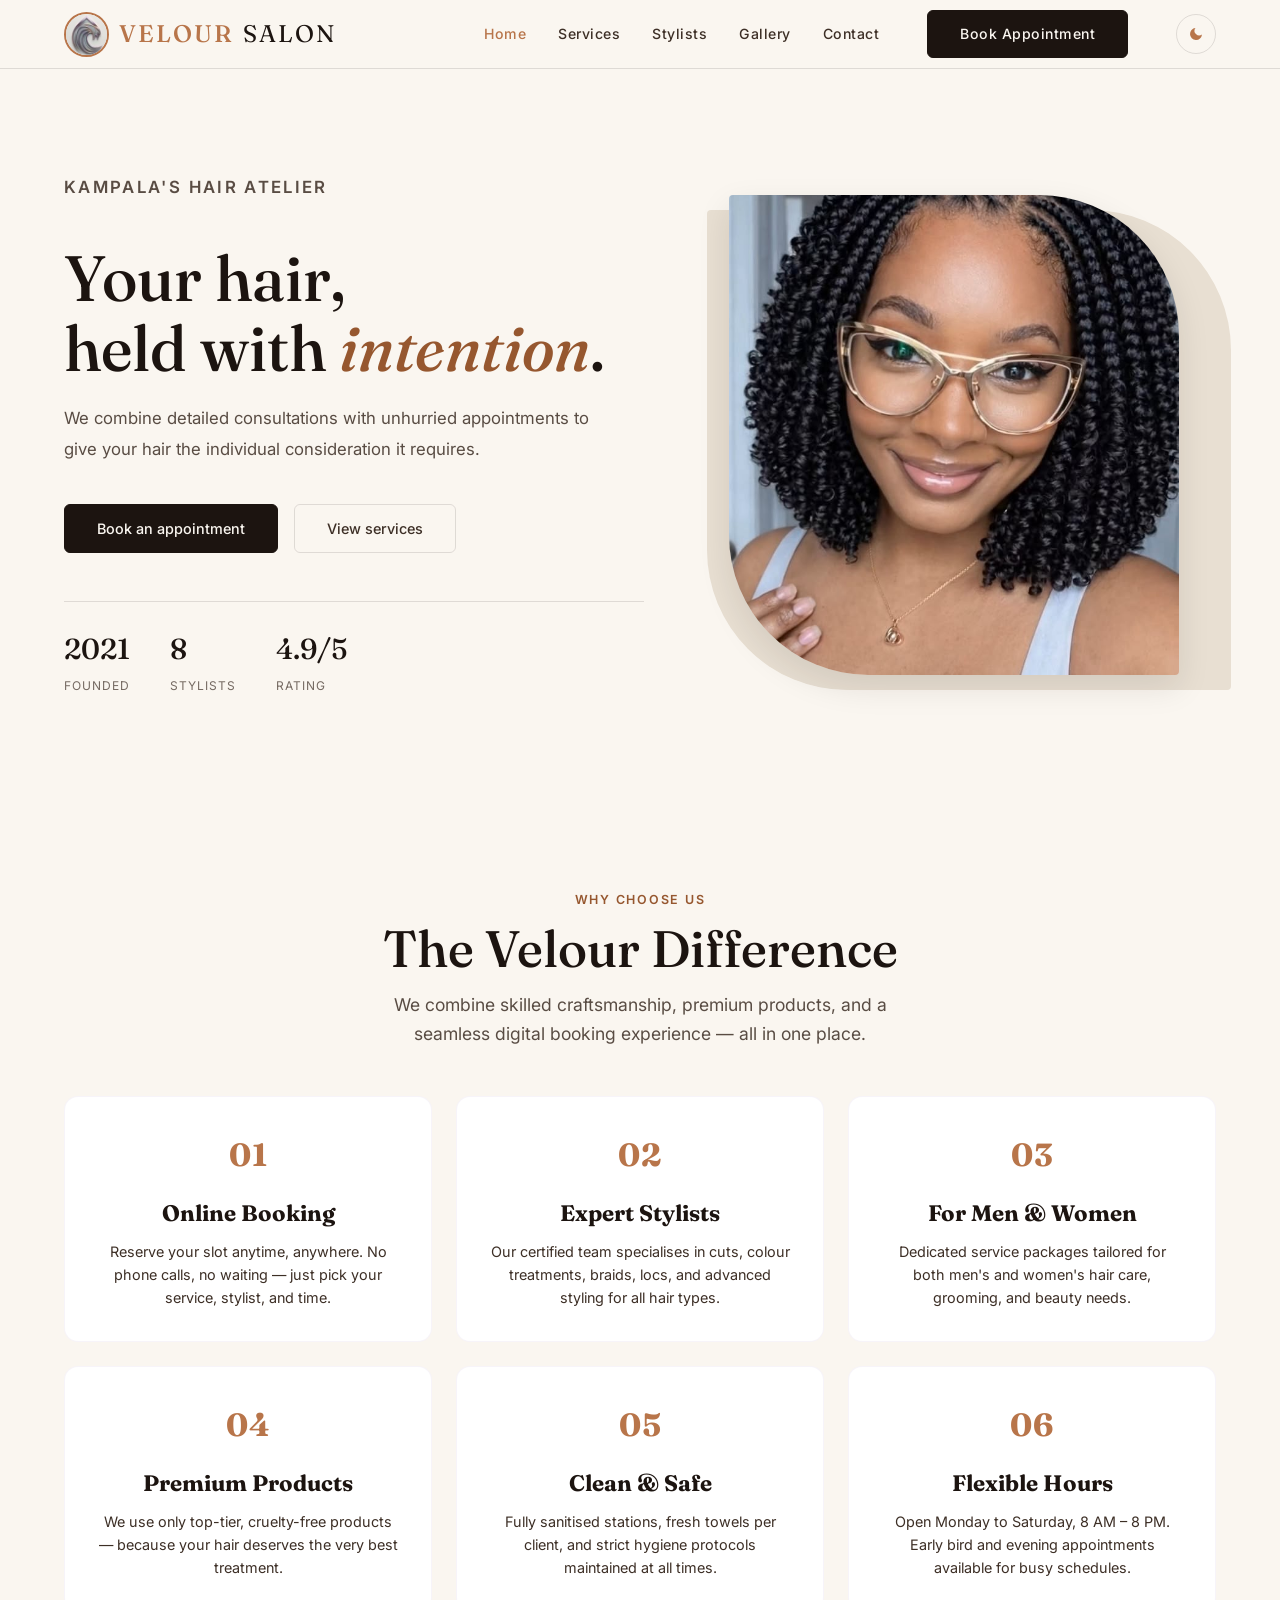
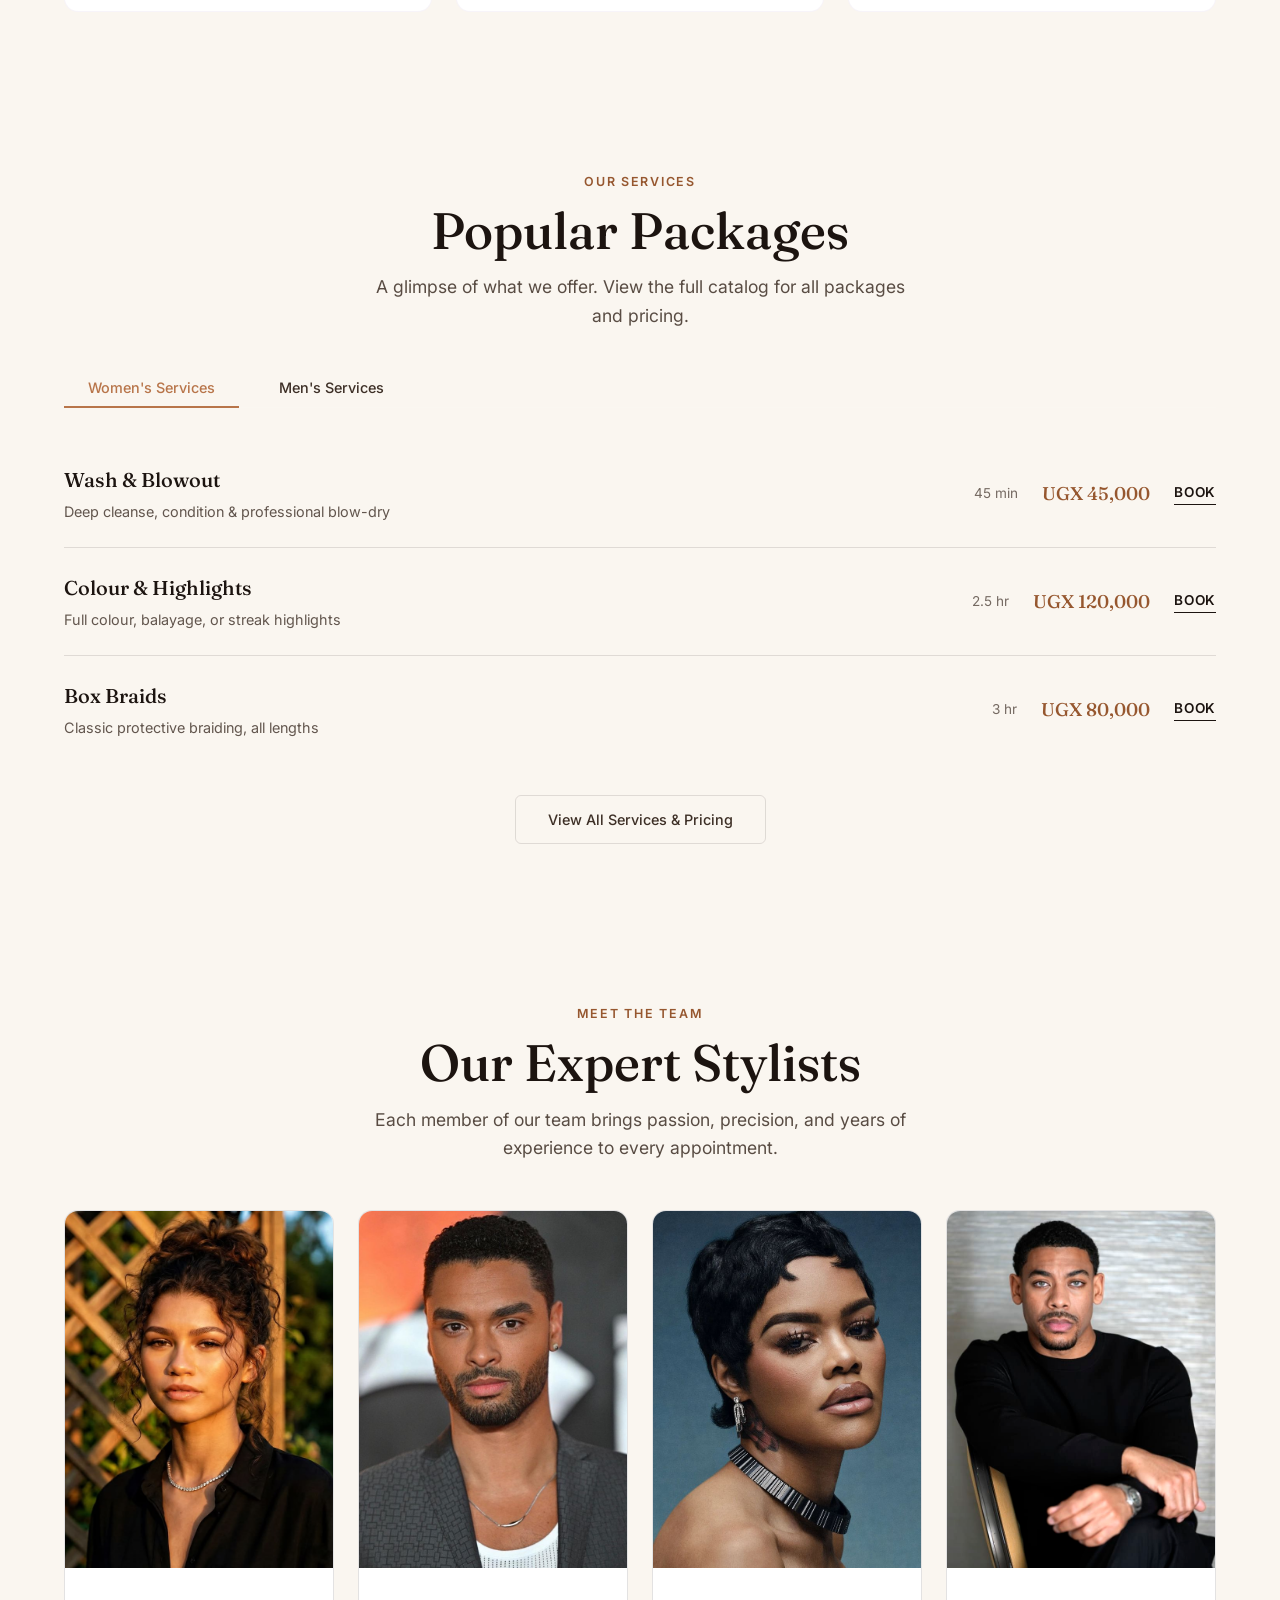
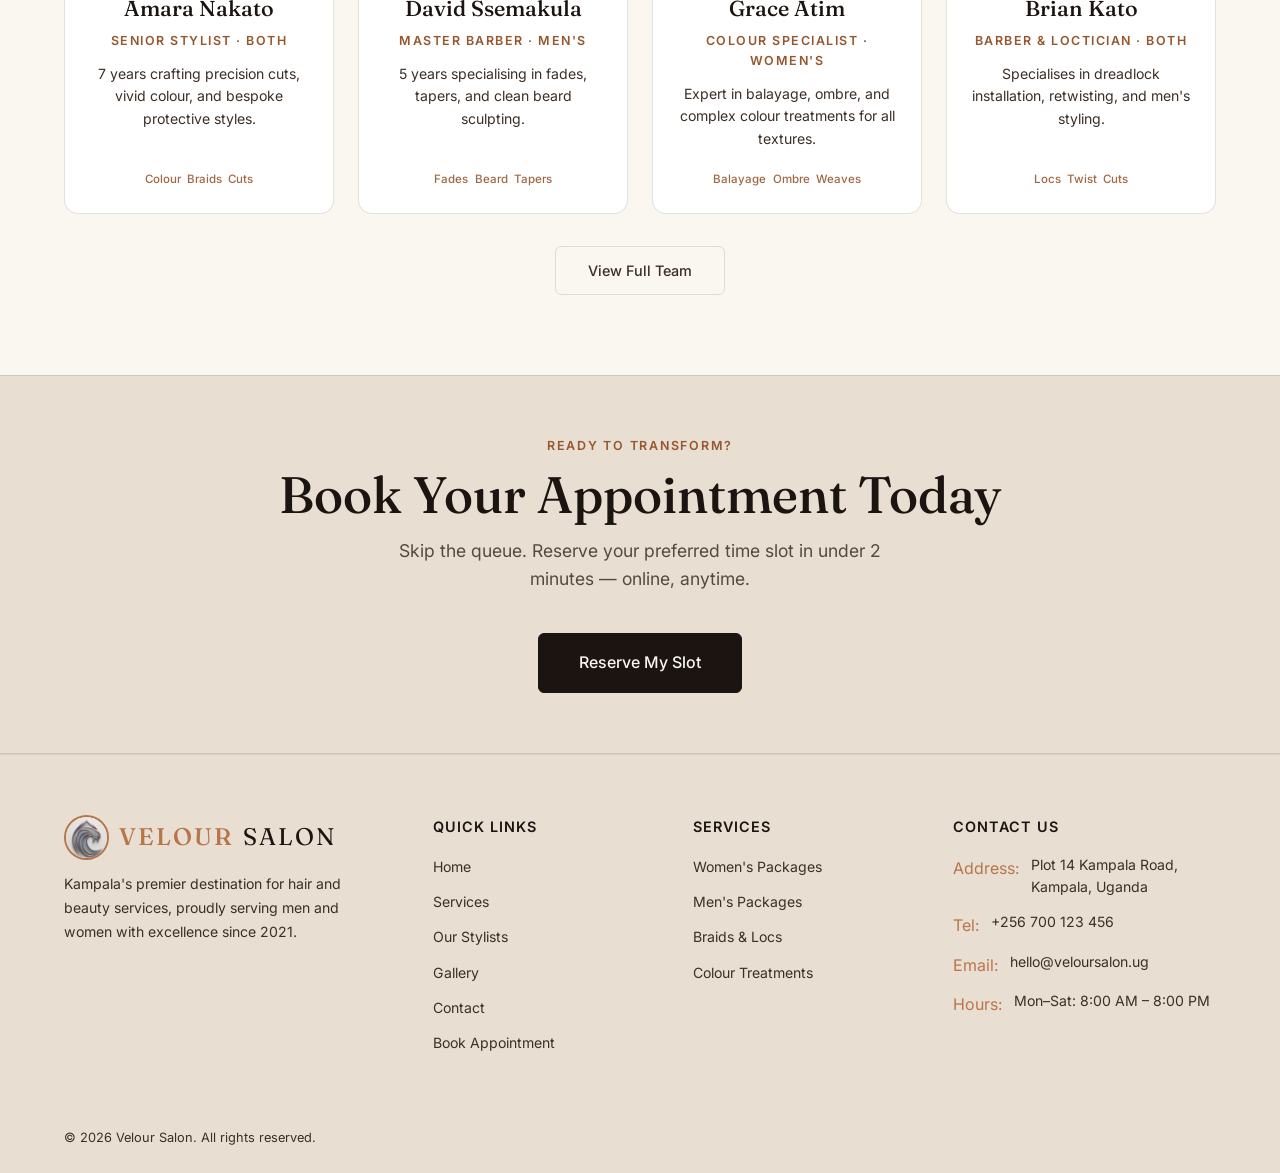
==== commit be847b42: "feat :added new features" ====
--- a/index.html
+++ b/index.html
@@ -8,19 +8,80 @@
     content="Velour Salon — Premium hair and beauty atelier in Kampala. Book your appointment online today." />
   <title>Velour Salon</title>
 
+  <!-- Preconnect to font origins FIRST -->
   <link rel="preconnect" href="https://fonts.googleapis.com">
   <link rel="preconnect" href="https://fonts.gstatic.com" crossorigin>
-  <link
+
+  <!-- CRITICAL: Inline above-the-fold CSS to prevent render-blocking -->
+  <style>
+    /* Minimal critical CSS for above-the-fold paint */
+    *,*::before,*::after{box-sizing:border-box;margin:0;padding:0}
+    html{scroll-behavior:smooth}
+    body{font-family:'Inter',-apple-system,BlinkMacSystemFont,sans-serif;background:#FAF6F0;color:#3D2F26;line-height:1.6;font-size:16px}
+    [data-theme="dark"] body,[data-theme="dark"]{background:#1C1410;color:#E8DFD2}
+    img{max-width:100%;display:block}
+    a{text-decoration:none;color:inherit}
+    .container{width:90%;max-width:1180px;margin:0 auto}
+    .navbar{position:fixed;top:0;left:0;right:0;z-index:1000;background:rgba(250,246,240,.95);backdrop-filter:blur(12px);border-bottom:1px solid rgba(28,20,16,.12);transition:.3s cubic-bezier(.22,1,.36,1)}
+    [data-theme="dark"] .navbar{background:rgba(28,20,16,.95)}
+    .nav-inner{display:flex;align-items:center;justify-content:space-between;height:68px}
+    .nav-logo{display:flex;align-items:center;gap:10px;font-family:'Fraunces',Georgia,serif;font-size:1.5rem;font-weight:500;letter-spacing:2px;color:#B8754A}
+    .nav-logo img{height:45px;width:45px;object-fit:cover;border-radius:50%;border:2px solid #B8754A}
+    .nav-logo span{color:#1C1410;font-weight:400}
+    [data-theme="dark"] .nav-logo span{color:#FAF6F0}
+    .hamburger{display:flex;flex-direction:column;gap:5px;cursor:pointer;padding:4px;background:none;border:none}
+    .hamburger span{display:block;width:24px;height:2px;background:#B8754A;transition:.3s cubic-bezier(.22,1,.36,1)}
+    .nav-links{display:none}
+    .mobile-nav{display:none;position:fixed;top:68px;left:0;right:0;background:#FAF6F0;border-top:1px solid rgba(28,20,16,.12);padding:1.5rem 2rem;z-index:999;flex-direction:column;gap:1rem}
+    [data-theme="dark"] .mobile-nav{background:#1C1410}
+    .mobile-nav.open{display:flex}
+    .hero{min-height:90vh;display:flex;align-items:center;position:relative;overflow:hidden;padding:120px 0 60px;background:#FAF6F0}
+    [data-theme="dark"] .hero{background:#1C1410}
+    .hero-grid{display:grid;grid-template-columns:1fr;gap:3rem;align-items:center}
+    .hero h1{font-family:'Fraunces',Georgia,serif;font-size:clamp(2.8rem,5vw,4.5rem);font-weight:500;line-height:1.1;color:#1C1410;margin-bottom:1.25rem}
+    [data-theme="dark"] .hero h1{color:#FAF6F0}
+    .hero h1 em{font-style:italic;font-family:'Fraunces',Georgia,serif;color:#96572F}
+    [data-theme="dark"] .hero h1 em{color:#E3A886}
+    .hero p{font-size:1.05rem;color:#3D2F26;opacity:.85;max-width:48ch;margin-bottom:2.5rem;line-height:1.8}
+    [data-theme="dark"] .hero p{color:#E8DFD2}
+    .eyebrow{font-weight:600;font-size:.78rem;letter-spacing:.14em;text-transform:uppercase;color:#96572F;margin-bottom:.5rem}
+    .hero-actions{display:flex;gap:1rem;flex-wrap:wrap}
+    .btn{display:inline-block;padding:.75rem 2rem;border-radius:6px;font-family:'Inter',-apple-system,sans-serif;font-size:.9rem;font-weight:500;cursor:pointer;transition:all .3s cubic-bezier(.22,1,.36,1);border:none;text-align:center}
+    .btn-primary{background:#1C1410;color:#FAF6F0;border:1px solid #1C1410}
+    .btn-ghost{background:transparent;border:1px solid rgba(28,20,16,.12);color:#3D2F26}
+    [data-theme="dark"] .btn-ghost{color:#E8DFD2;border-color:rgba(250,246,240,.12)}
+    .hero-stats{margin-top:3rem;display:flex;gap:2.5rem;flex-wrap:wrap;border-top:1px solid rgba(28,20,16,.12);padding-top:1.5rem}
+    [data-theme="dark"] .hero-stats{border-top-color:rgba(250,246,240,.12)}
+    .stat-num{font-family:'Fraunces',Georgia,serif;font-size:1.8rem;font-weight:500;color:#1C1410;display:block}
+    [data-theme="dark"] .stat-num{color:#FAF6F0}
+    .stat-label{font-size:.75rem;color:#3D2F26;opacity:.7;letter-spacing:1px;text-transform:uppercase}
+    .hero-image-panel{position:relative;display:flex;justify-content:center;align-items:center;width:100%}
+    .hero-image-bg-offset{position:absolute;top:15px;left:15px;width:100%;height:100%;background:#E8DFD2;border-radius:4px 140px 4px 140px;z-index:1}
+    .hero-img{width:100%;max-width:450px;height:480px;object-fit:cover;border-radius:4px 140px 4px 140px;z-index:2;box-shadow:0 12px 32px rgba(28,20,16,.10)}
+    @media(max-width:920px){.hero-img{height:380px}}
+    .theme-toggle{background:none;border:1px solid rgba(28,20,16,.12);color:#B8754A;width:40px;height:40px;border-radius:50%;display:flex;align-items:center;justify-content:center;cursor:pointer;transition:all .3s cubic-bezier(.22,1,.36,1);font-size:1.1rem}
+    [data-theme="dark"] .theme-toggle{border-color:rgba(250,246,240,.12);color:#D18E66}
+  </style>
+
+  <!-- Load full stylesheet async (non-blocking) -->
+  <link rel="preload" href="style.css" as="style" onload="this.onload=null;this.rel='stylesheet'">
+  <noscript><link rel="stylesheet" href="style.css"></noscript>
+
+  <!-- Load Google Fonts async (non-blocking) -->
+  <link rel="preload"
     href="https://fonts.googleapis.com/css2?family=Fraunces:ital,opsz,wght@0,9..144,400;0,9..144,500;1,9..144,400&family=Inter:wght@300;400;500;600;700&display=swap"
-    rel="stylesheet">
-  <link rel="stylesheet" href="style.css" />
-  <!-- Font Awesome for Icons -->
-    <link rel="preload" href="https://cdnjs.cloudflare.com/ajax/libs/font-awesome/6.0.0/css/all.min.css" as="style" onload="this.onload=null;this.rel='stylesheet'">
-  <noscript><link rel="stylesheet" href="https://cdnjs.cloudflare.com/ajax/libs/font-awesome/6.0.0/css/all.min.css"></noscript>
-  <!-- Theme Switcher Script (Head inclusion prevents flash) -->
-    <script>!function(){var e=localStorage.getItem("velour-theme")||"light";document.documentElement.setAttribute("data-theme",e)}();</script>
+    as="style" onload="this.onload=null;this.rel='stylesheet'">
+  <noscript>
+    <link
+      href="https://fonts.googleapis.com/css2?family=Fraunces:ital,opsz,wght@0,9..144,400;0,9..144,500;1,9..144,400&family=Inter:wght@300;400;500;600;700&display=swap"
+      rel="stylesheet">
+  </noscript>
+
+  <!-- Theme Switcher — inline to prevent FOUC, no external dependency -->
+  <script>!function(){var e=localStorage.getItem("velour-theme")||"light";document.documentElement.setAttribute("data-theme",e)}();</script>
   <script src="theme.js" defer></script>
 </head>
+
 
 <body>
 
@@ -29,7 +90,7 @@
     <div class="container nav-inner">
       <a href="index.html" class="nav-logo" id="nav-logo">
         <img src="assets/logo-small.jpeg" alt="Velour Salon Logo" width="45" height="45"
-          loading="lazy">
+          loading="eager" fetchpriority="low">
         VELOUR<span>SALON</span>
       </a>
 
@@ -43,7 +104,9 @@
 
         <li>
           <button class="theme-toggle" id="theme-toggle" aria-label="Toggle Light/Dark Mode">
-            <i class="fas fa-moon"></i>
+            <svg id="theme-icon" xmlns="http://www.w3.org/2000/svg" width="16" height="16" viewBox="0 0 24 24" fill="currentColor" aria-hidden="true">
+              <path d="M21 12.79A9 9 0 1 1 11.21 3 7 7 0 0 0 21 12.79z"/>
+            </svg>
           </button>
         </li>
       </ul>
@@ -63,7 +126,9 @@
     <a href="contact.html" id="mob-contact">Contact</a>
     <button class="theme-toggle" id="mobile-theme-toggle"
       style="margin: 0.5rem auto 0; display: flex; gap: 0.5rem; justify-content: center; align-items: center; width: 100%; border: 1px solid var(--border-clr); padding: 0.75rem; border-radius: var(--radius-sm); background: transparent; color: var(--text-color); font-family: var(--font-body); font-size: 1rem; cursor: pointer;">
-      <i class="fas fa-moon"></i> Theme
+      <svg id="mobile-theme-icon" xmlns="http://www.w3.org/2000/svg" width="16" height="16" viewBox="0 0 24 24" fill="currentColor" aria-hidden="true">
+        <path d="M21 12.79A9 9 0 1 1 11.21 3 7 7 0 0 0 21 12.79z"/>
+      </svg> Theme
     </button>
     <a href="booking.html" class="btn btn-primary" id="mob-cta" style="text-align:center;margin-top:0.5rem;">Book
       Appointment</a>
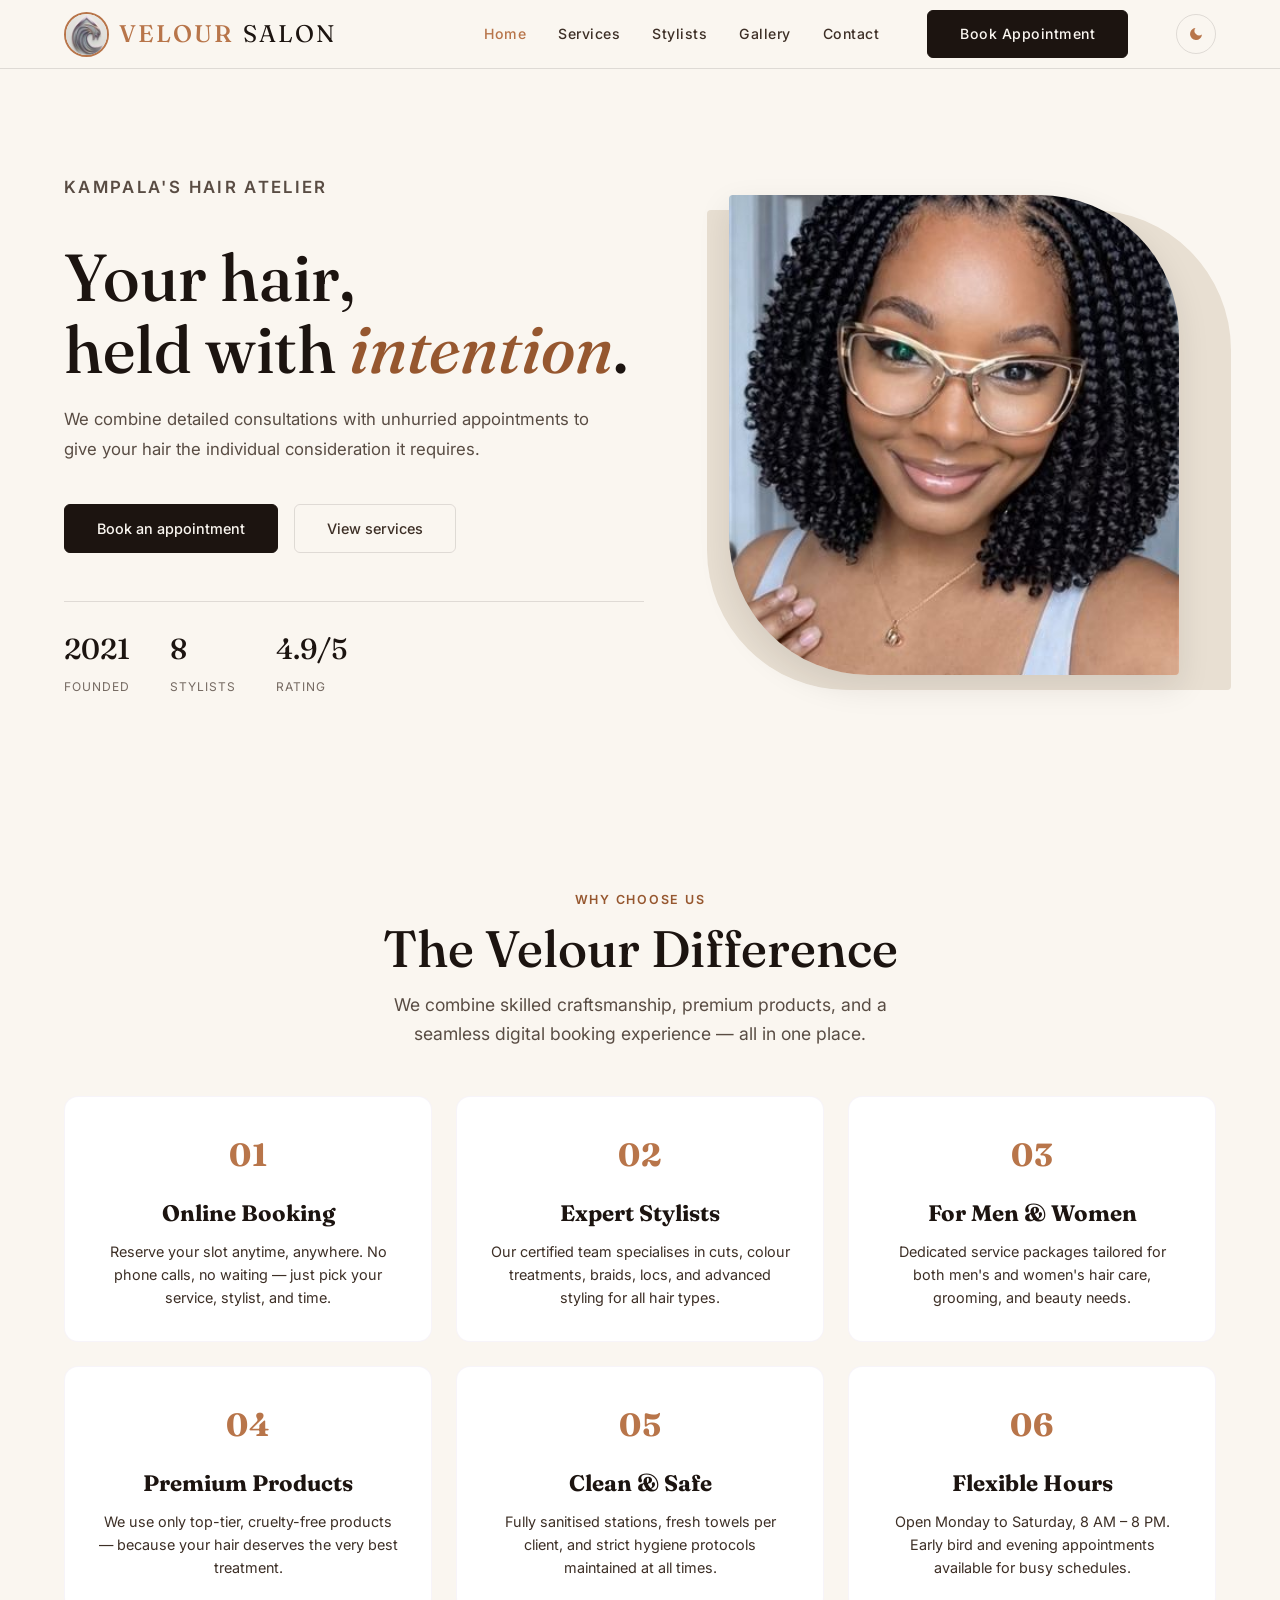
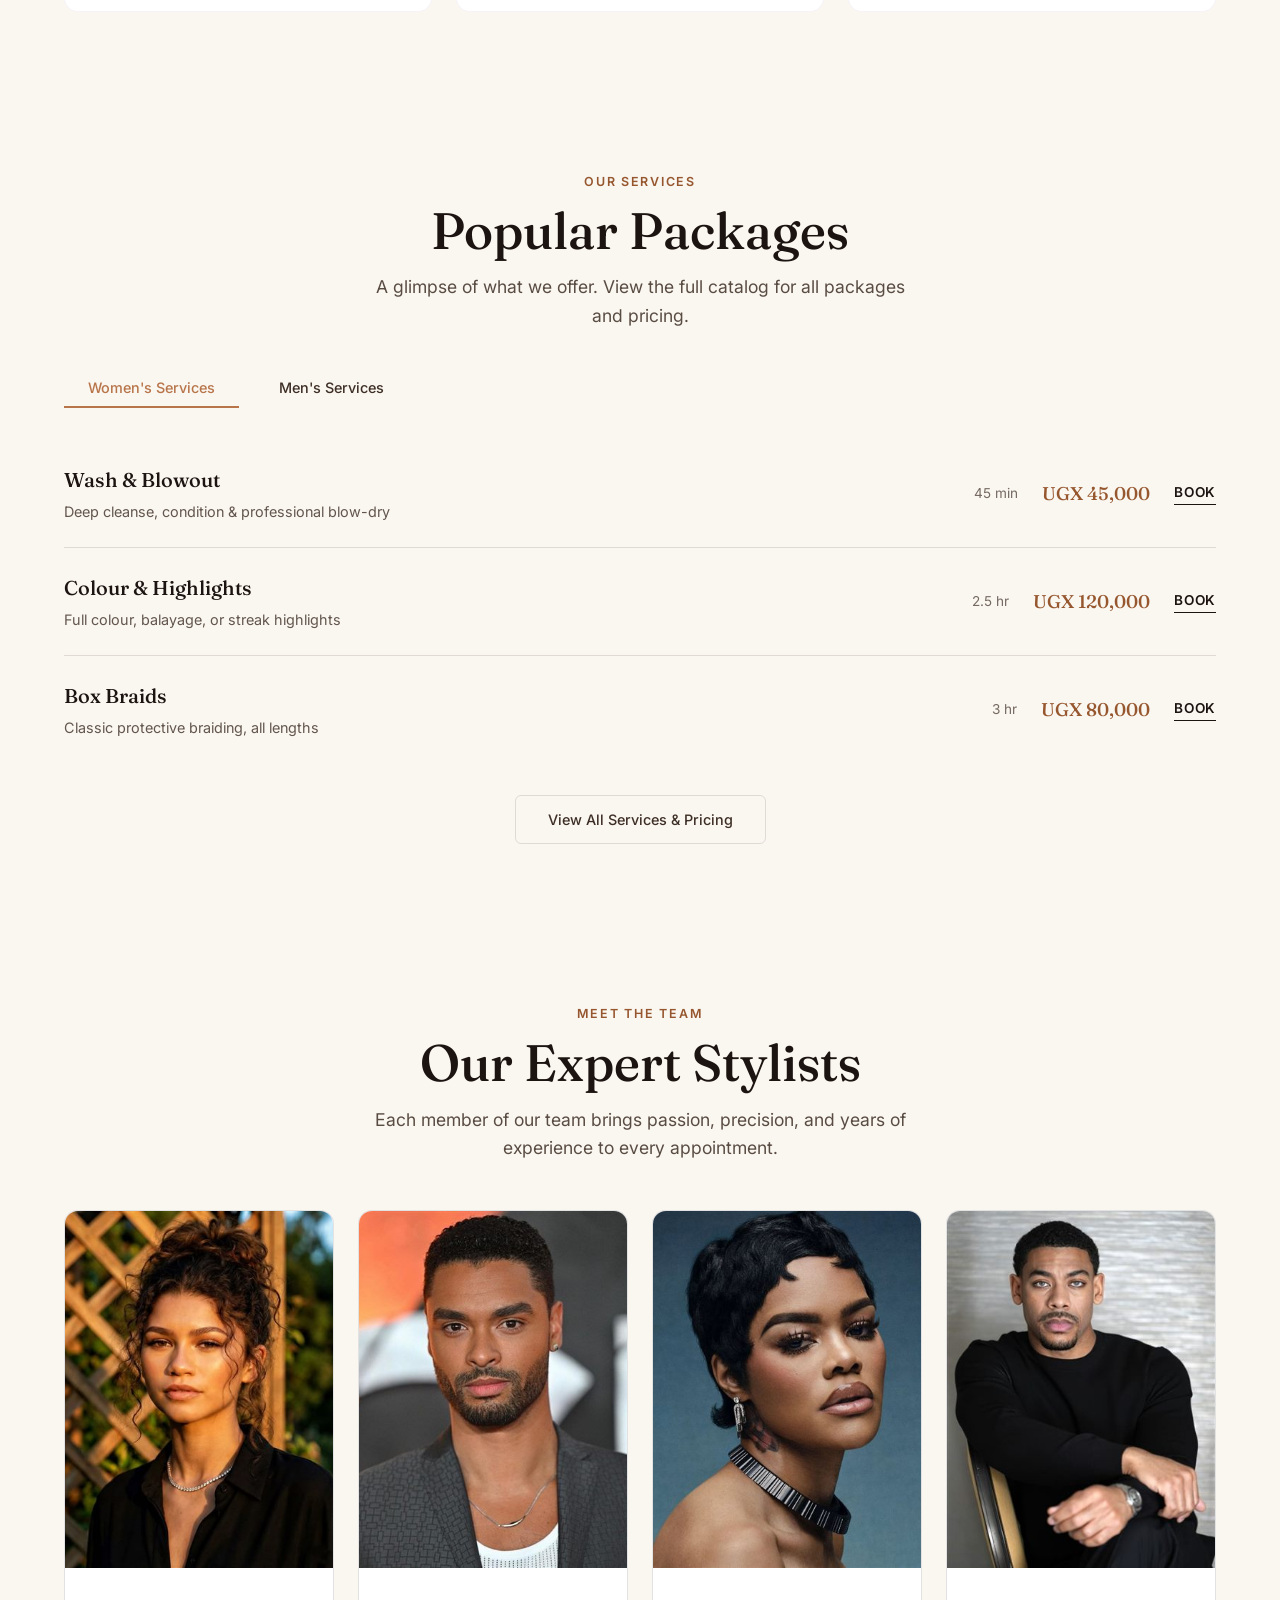
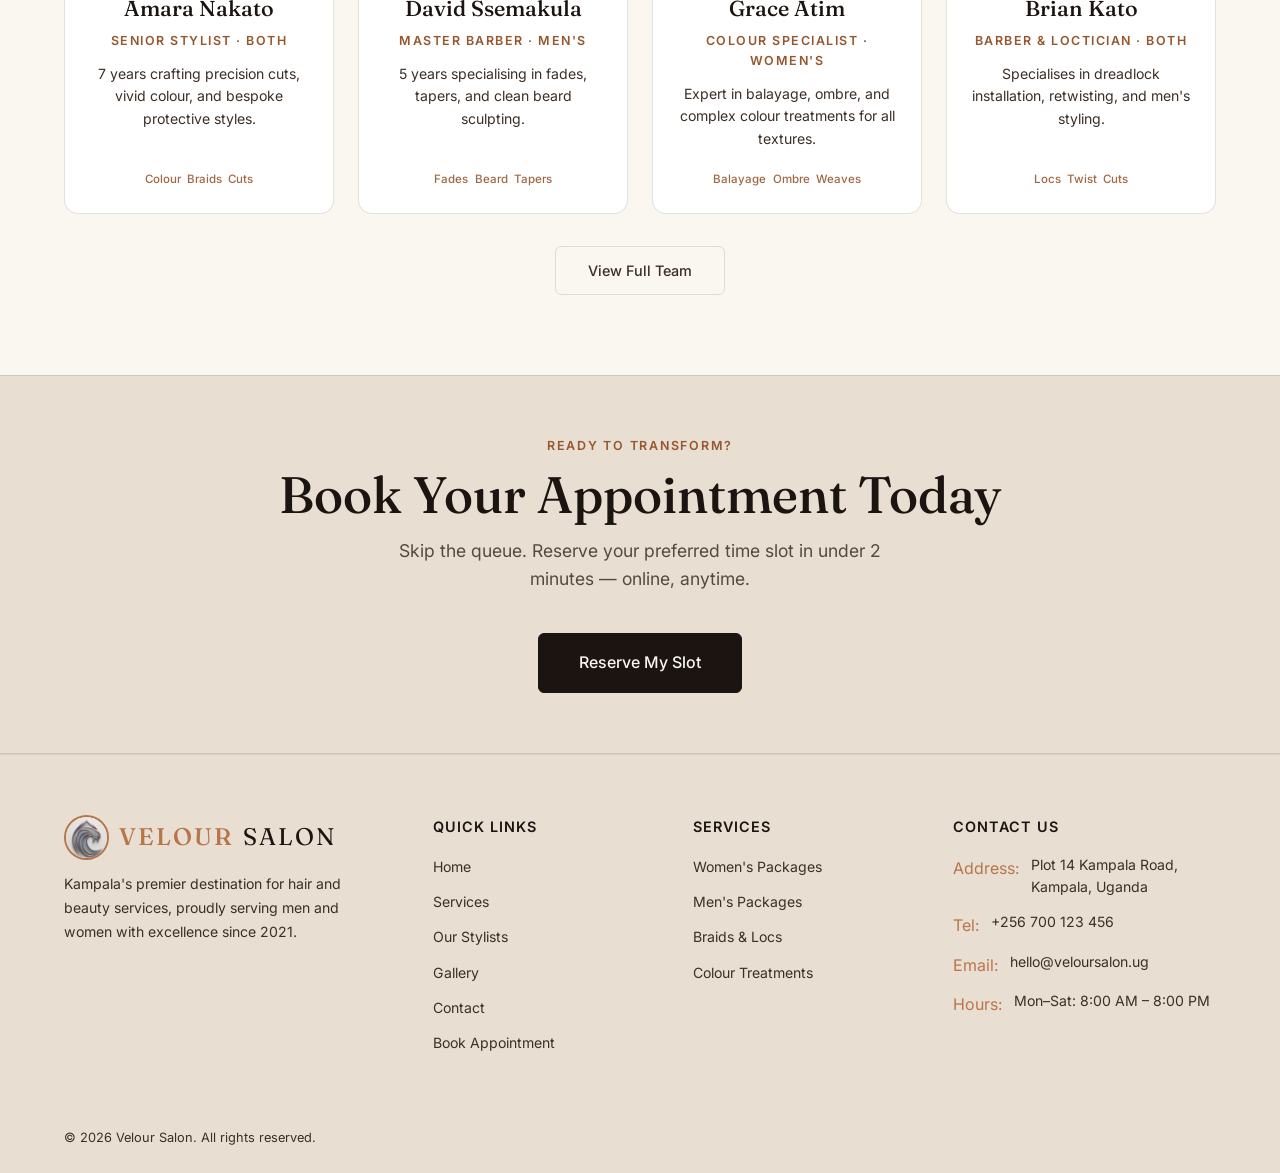
==== commit 3a60d842: "feat :added fixes" ====
--- a/index.html
+++ b/index.html
@@ -38,9 +38,9 @@
     .hero{min-height:90vh;display:flex;align-items:center;position:relative;overflow:hidden;padding:120px 0 60px;background:#FAF6F0}
     [data-theme="dark"] .hero{background:#1C1410}
     .hero-grid{display:grid;grid-template-columns:1fr;gap:3rem;align-items:center}
-    .hero h1{font-family:'Fraunces',Georgia,serif;font-size:clamp(2.8rem,5vw,4.5rem);font-weight:500;line-height:1.1;color:#1C1410;margin-bottom:1.25rem}
+    .hero h1{font-family:'Fraunces',Georgia,serif;font-size:clamp(2.8rem,5vw,4.5rem);font-weight:500;line-height:1.1;color:#1C1410;margin-bottom:1.25rem;font-size-adjust:0.5}
     [data-theme="dark"] .hero h1{color:#FAF6F0}
-    .hero h1 em{font-style:italic;font-family:'Fraunces',Georgia,serif;color:#96572F}
+    .hero h1 em{font-style:italic;font-family:'Fraunces',Georgia,serif;color:#96572F;font-size-adjust:0.5}
     [data-theme="dark"] .hero h1 em{color:#E3A886}
     .hero p{font-size:1.05rem;color:#3D2F26;opacity:.85;max-width:48ch;margin-bottom:2.5rem;line-height:1.8}
     [data-theme="dark"] .hero p{color:#E8DFD2}
@@ -67,13 +67,13 @@
   <link rel="preload" href="style.css" as="style" onload="this.onload=null;this.rel='stylesheet'">
   <noscript><link rel="stylesheet" href="style.css"></noscript>
 
-  <!-- Load Google Fonts async (non-blocking) -->
+  <!-- Load Google Fonts async with display=optional to prevent CLS -->
   <link rel="preload"
-    href="https://fonts.googleapis.com/css2?family=Fraunces:ital,opsz,wght@0,9..144,400;0,9..144,500;1,9..144,400&family=Inter:wght@300;400;500;600;700&display=swap"
+    href="https://fonts.googleapis.com/css2?family=Fraunces:ital,opsz,wght@0,9..144,400;0,9..144,500;1,9..144,400&family=Inter:wght@300;400;500;600;700&display=optional"
     as="style" onload="this.onload=null;this.rel='stylesheet'">
   <noscript>
     <link
-      href="https://fonts.googleapis.com/css2?family=Fraunces:ital,opsz,wght@0,9..144,400;0,9..144,500;1,9..144,400&family=Inter:wght@300;400;500;600;700&display=swap"
+      href="https://fonts.googleapis.com/css2?family=Fraunces:ital,opsz,wght@0,9..144,400;0,9..144,500;1,9..144,400&family=Inter:wght@300;400;500;600;700&display=optional"
       rel="stylesheet">
   </noscript>
 
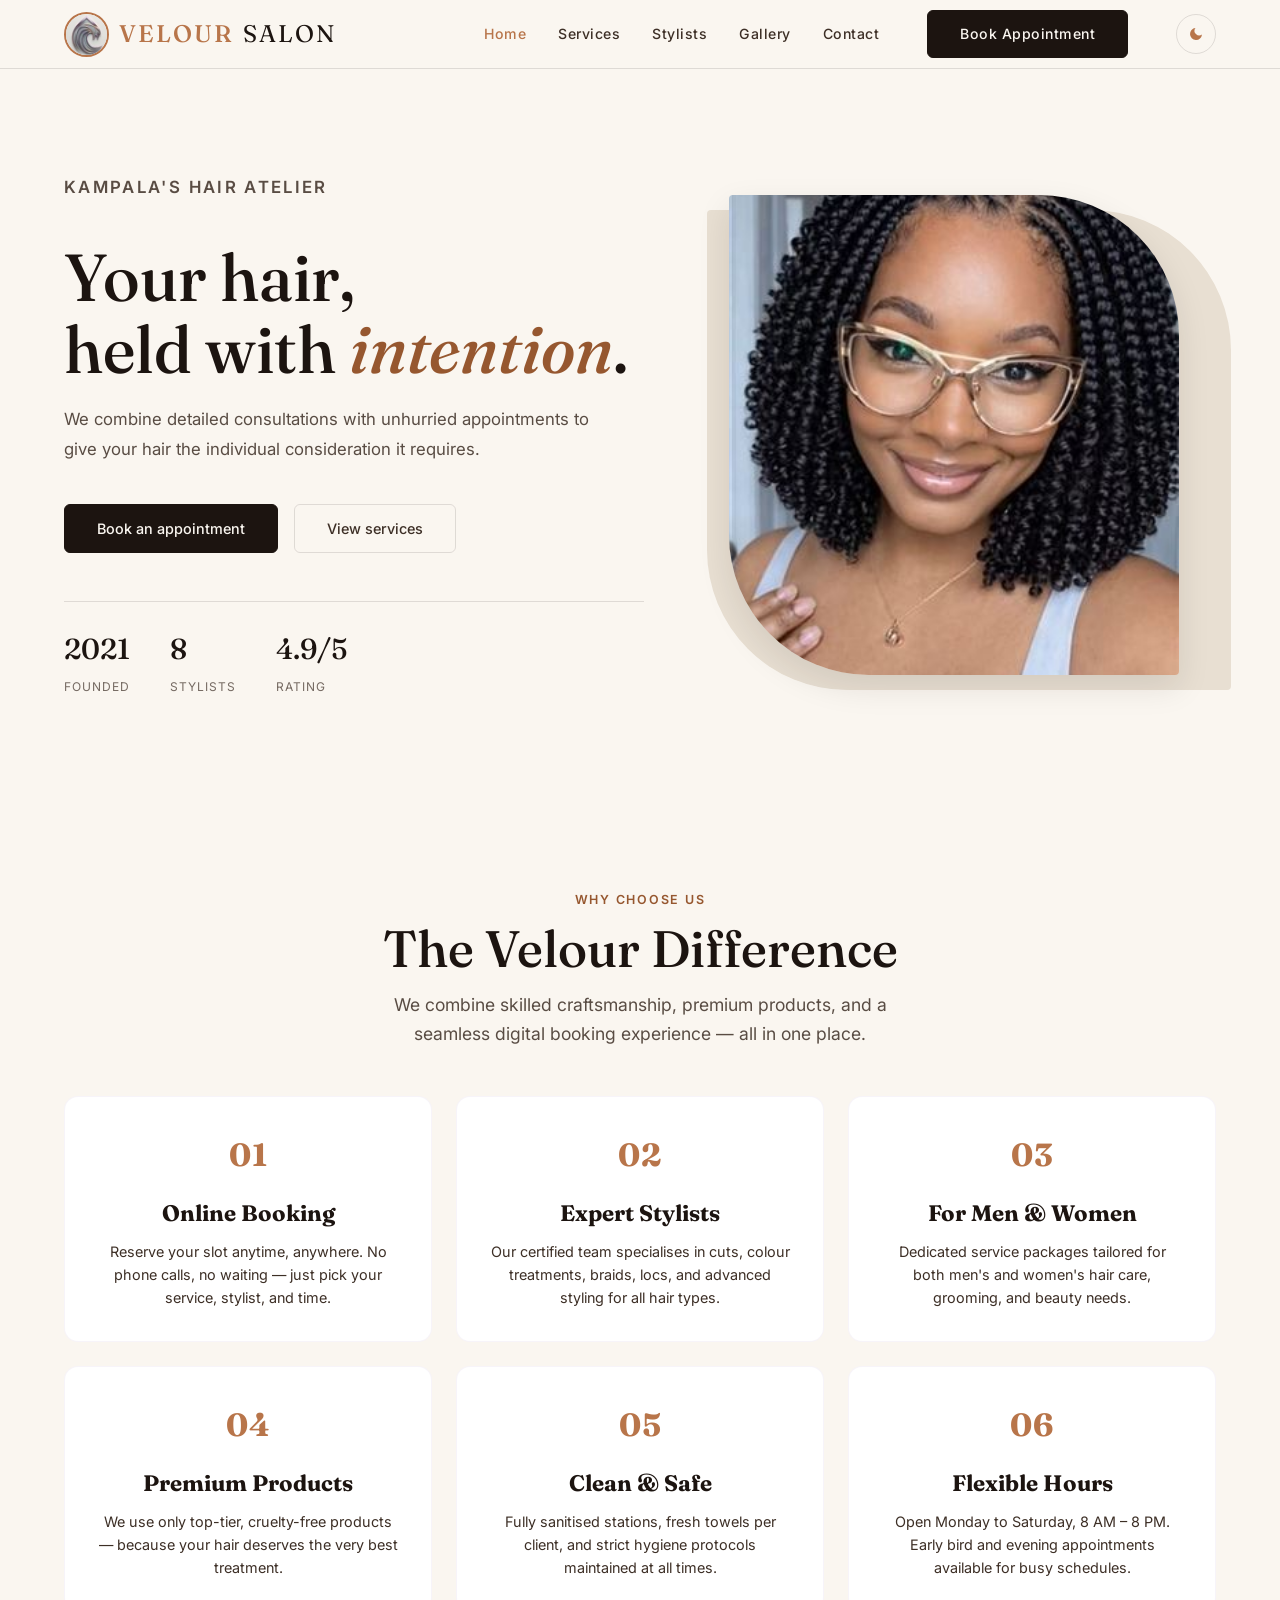
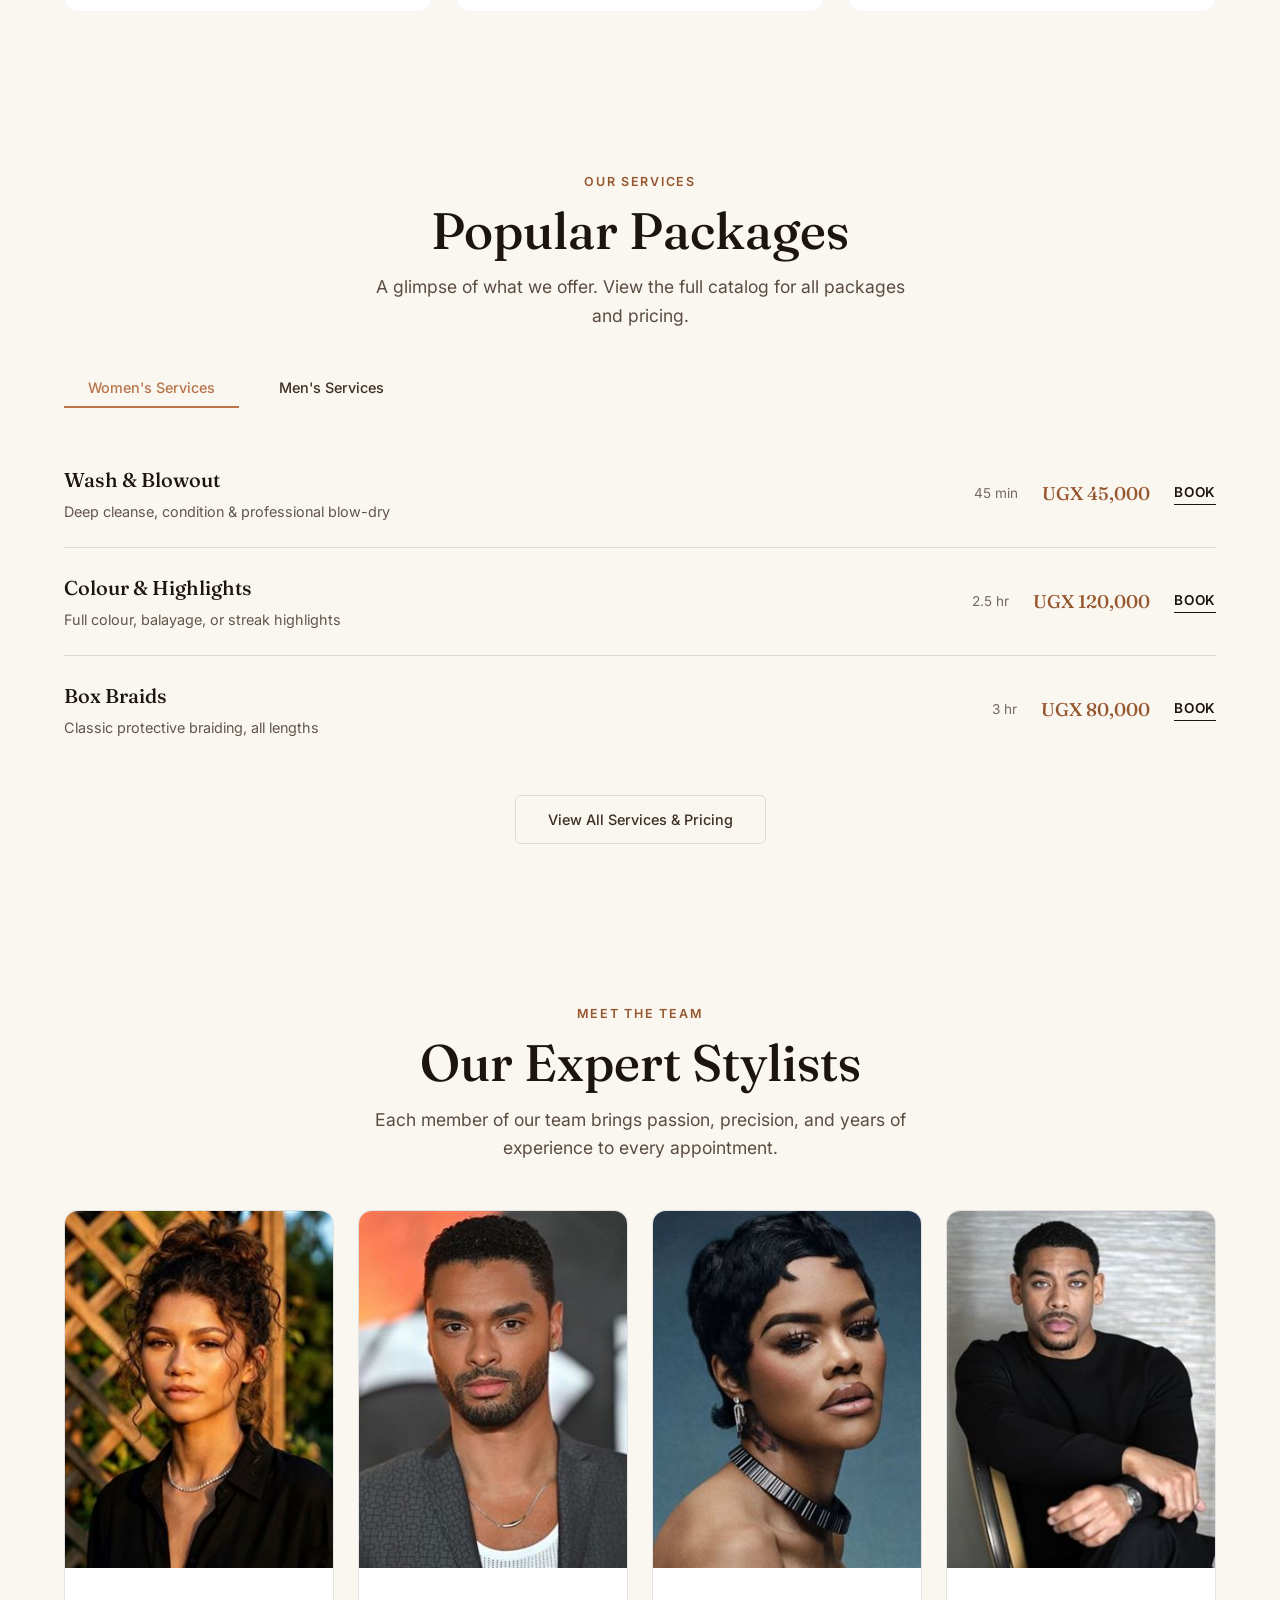
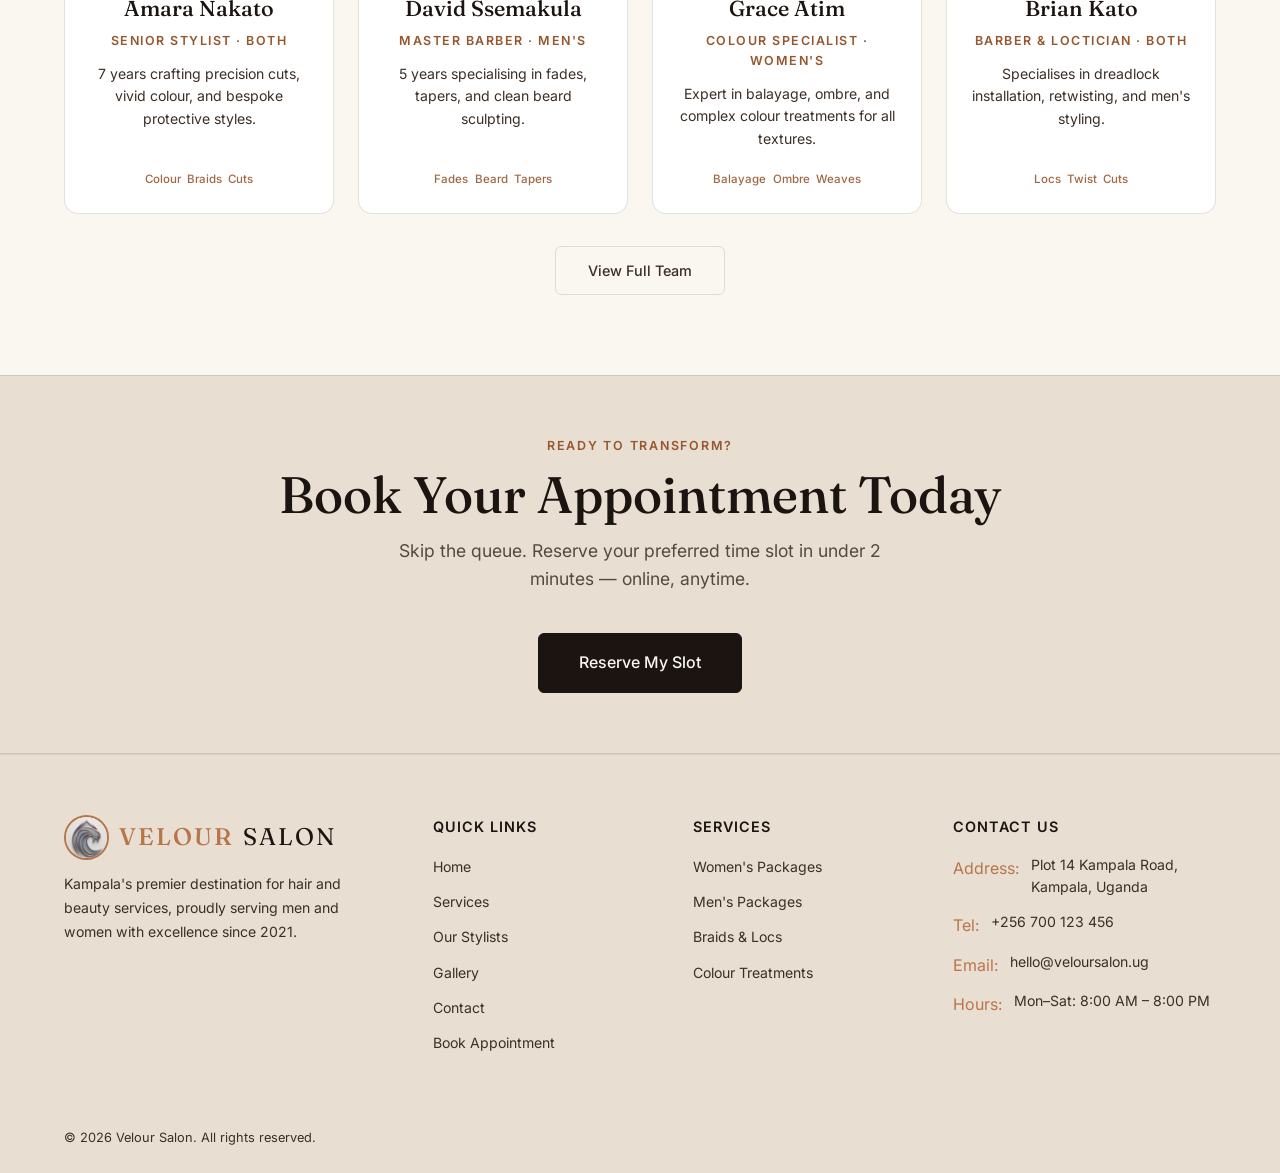
==== commit 3bce1d0c: "feat :added fixes" ====
--- a/index.html
+++ b/index.html
@@ -61,6 +61,9 @@
     @media(max-width:920px){.hero-img{height:380px}}
     .theme-toggle{background:none;border:1px solid rgba(28,20,16,.12);color:#B8754A;width:40px;height:40px;border-radius:50%;display:flex;align-items:center;justify-content:center;cursor:pointer;transition:all .3s cubic-bezier(.22,1,.36,1);font-size:1.1rem}
     [data-theme="dark"] .theme-toggle{border-color:rgba(250,246,240,.12);color:#D18E66}
+    /* Desktop overrides — included here to prevent CLS when style.css loads async */
+    @media(min-width:920px){.hero-grid{grid-template-columns:1.05fr 0.95fr}}
+    @media(min-width:900px){.nav-links{display:flex;gap:2rem;align-items:center;list-style:none}.hamburger{display:none}}
   </style>
 
   <!-- Load full stylesheet async (non-blocking) -->
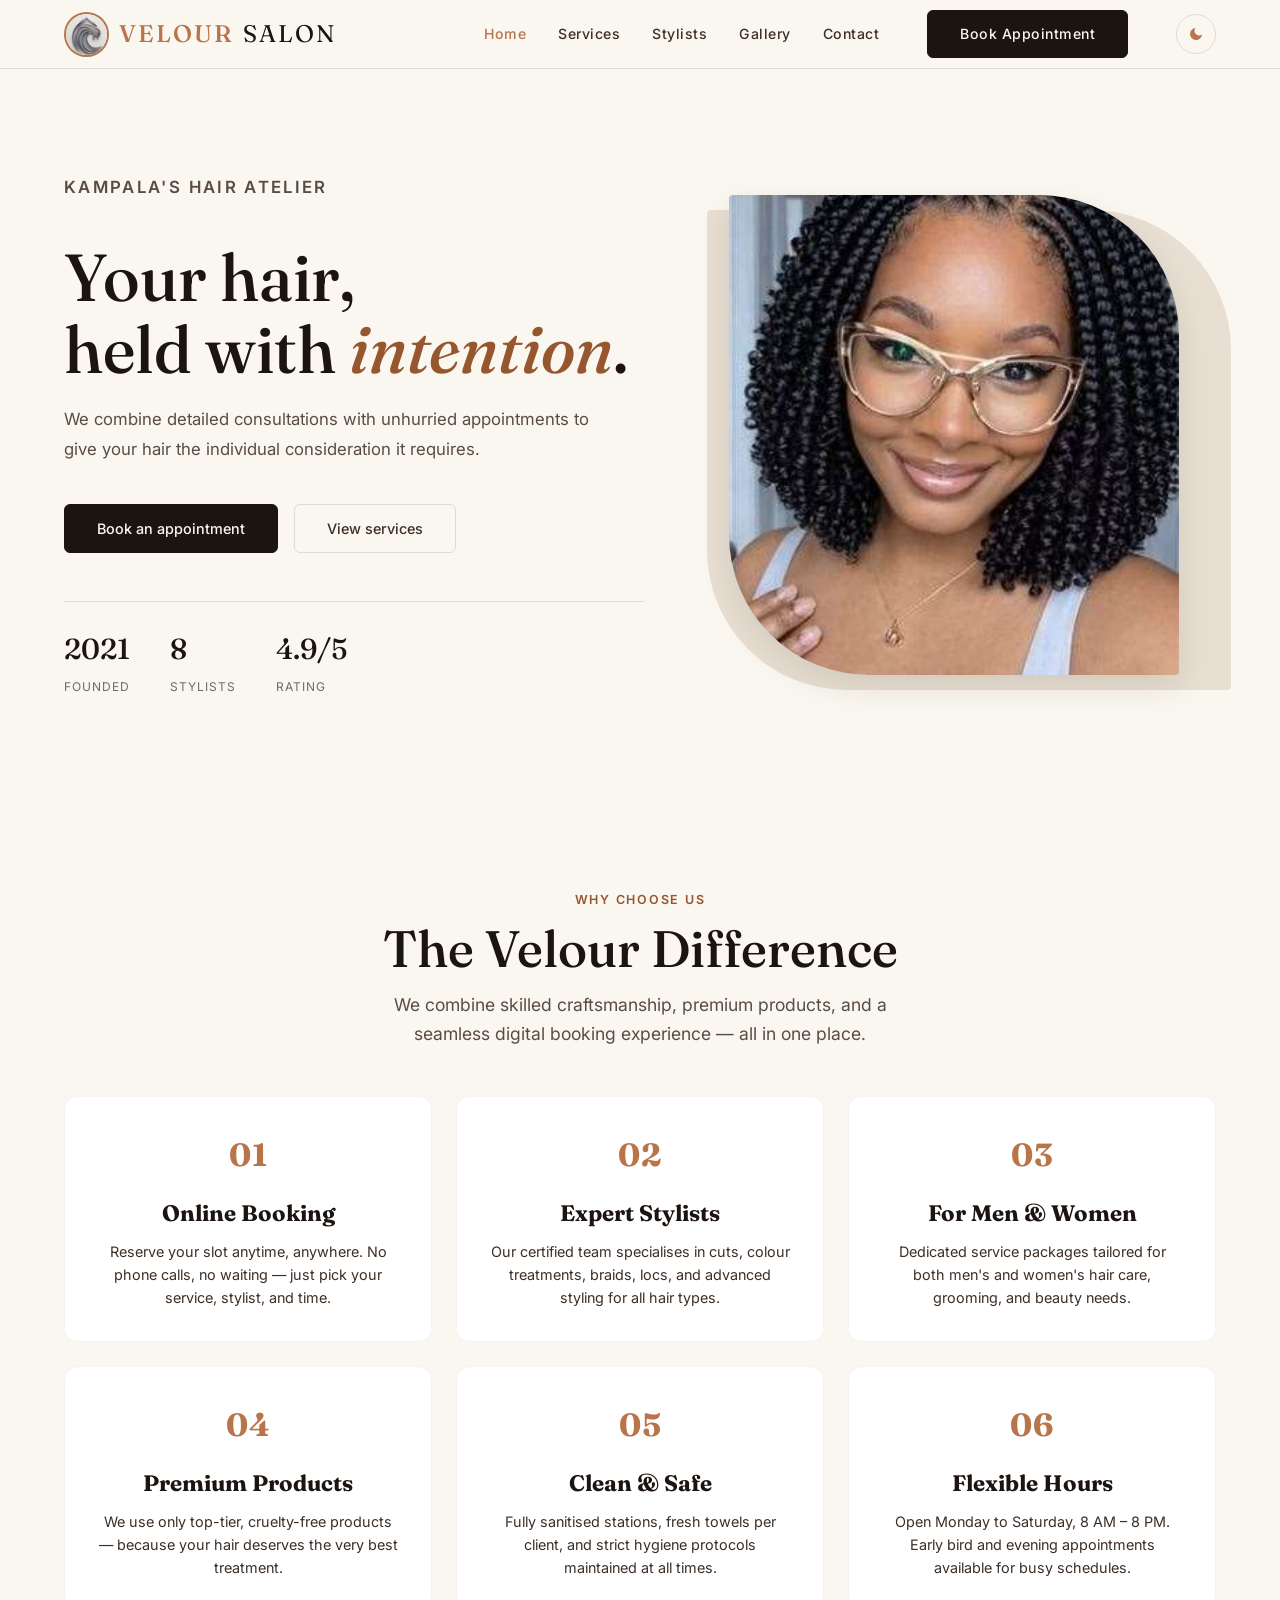
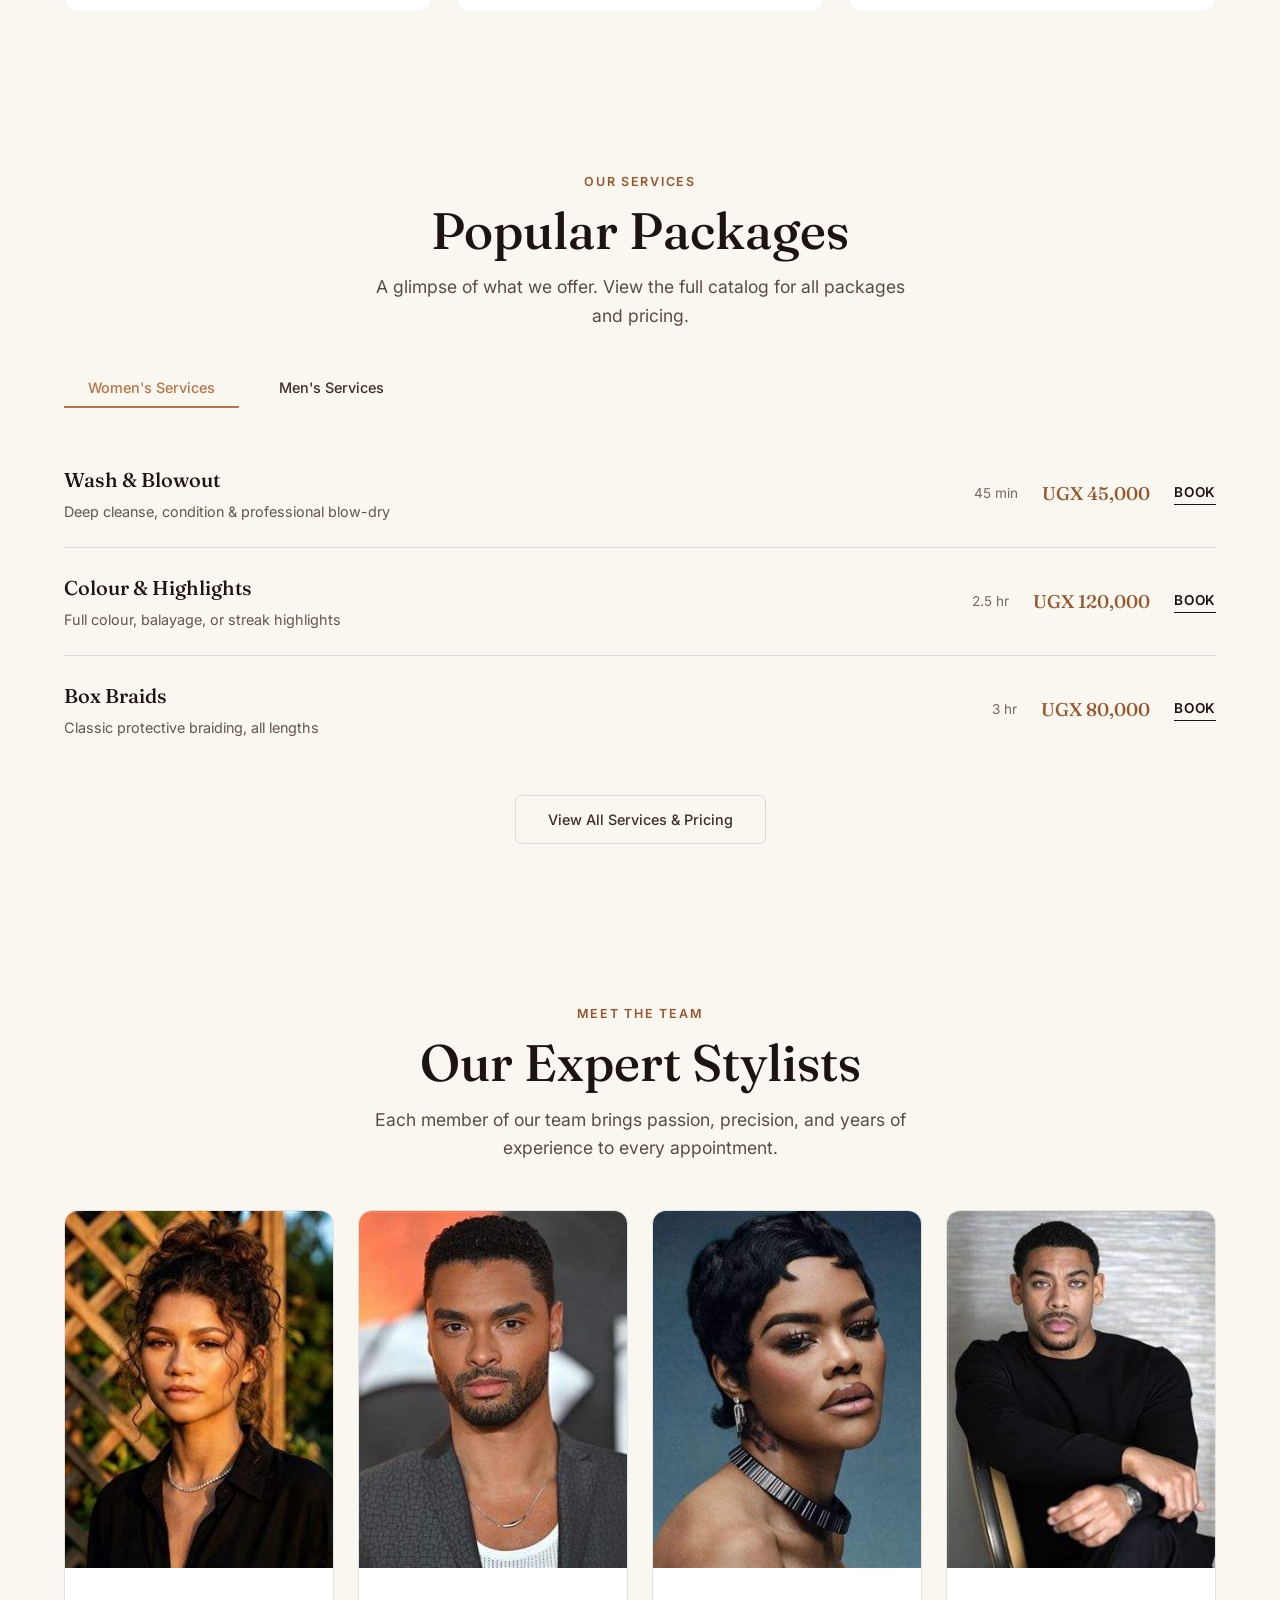
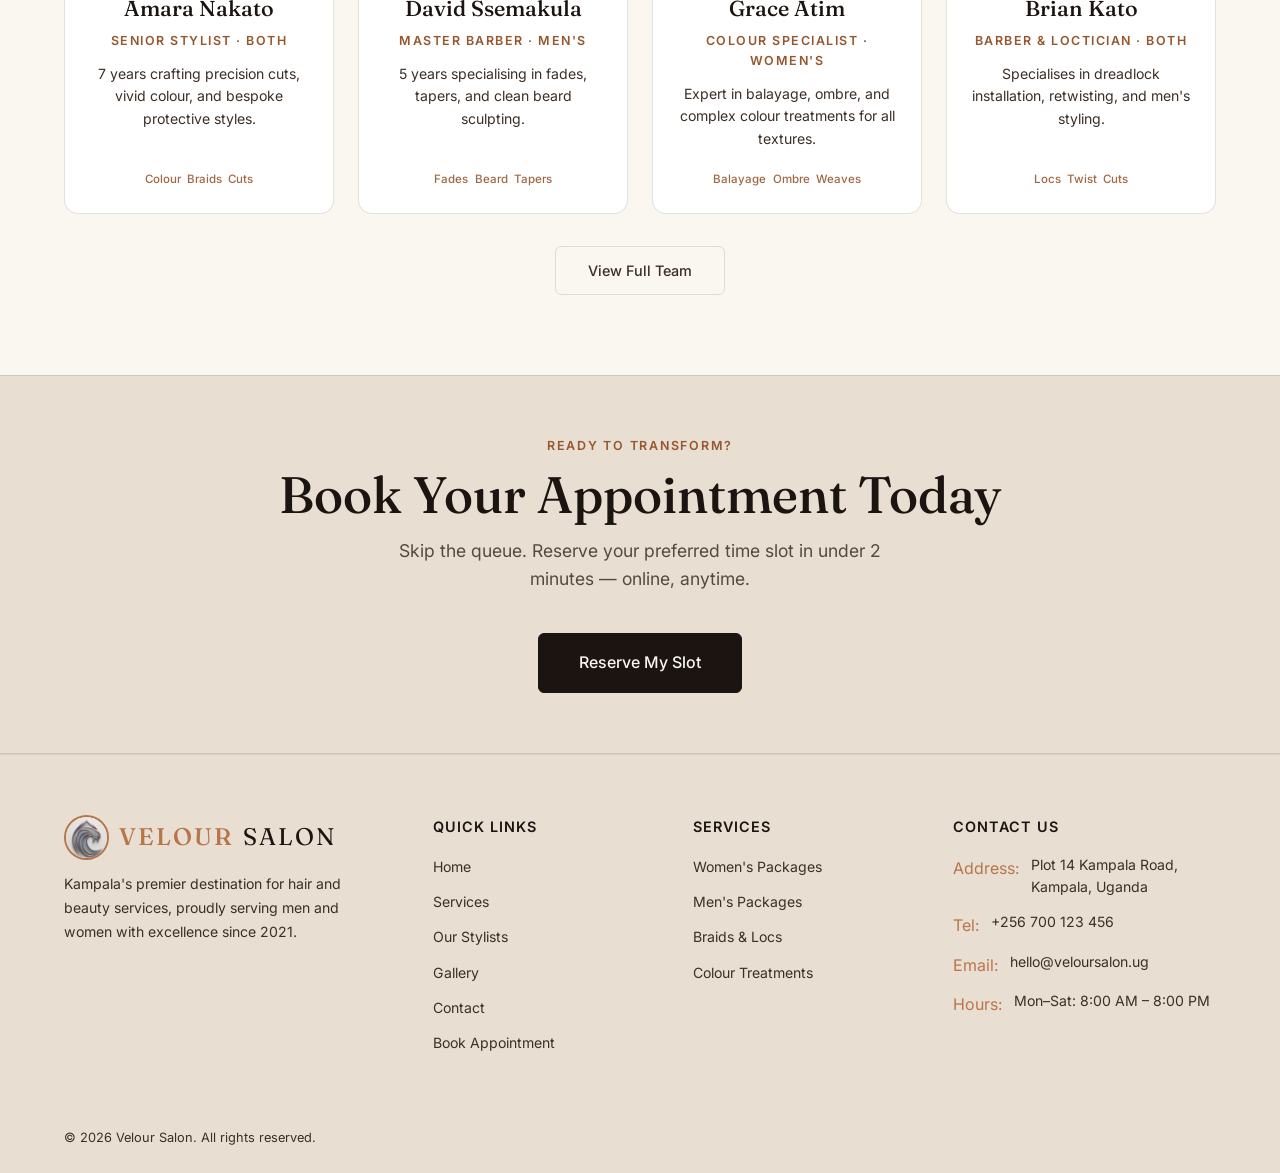
==== commit 6f1a1755: "feat :added responsiveness" ====
--- a/index.html
+++ b/index.html
@@ -61,9 +61,9 @@
     @media(max-width:920px){.hero-img{height:380px}}
     .theme-toggle{background:none;border:1px solid rgba(28,20,16,.12);color:#B8754A;width:40px;height:40px;border-radius:50%;display:flex;align-items:center;justify-content:center;cursor:pointer;transition:all .3s cubic-bezier(.22,1,.36,1);font-size:1.1rem}
     [data-theme="dark"] .theme-toggle{border-color:rgba(250,246,240,.12);color:#D18E66}
-    /* Desktop overrides — included here to prevent CLS when style.css loads async */
+    /* Desktop overrides — must EXACTLY match style.css breakpoints to prevent CLS when style.css loads async */
     @media(min-width:920px){.hero-grid{grid-template-columns:1.05fr 0.95fr}}
-    @media(min-width:900px){.nav-links{display:flex;gap:2rem;align-items:center;list-style:none}.hamburger{display:none}}
+    @media(min-width:1024px){.nav-links{display:flex;list-style:none}.hamburger{display:none}.hero-content{max-width:720px}}
   </style>
 
   <!-- Load full stylesheet async (non-blocking) -->
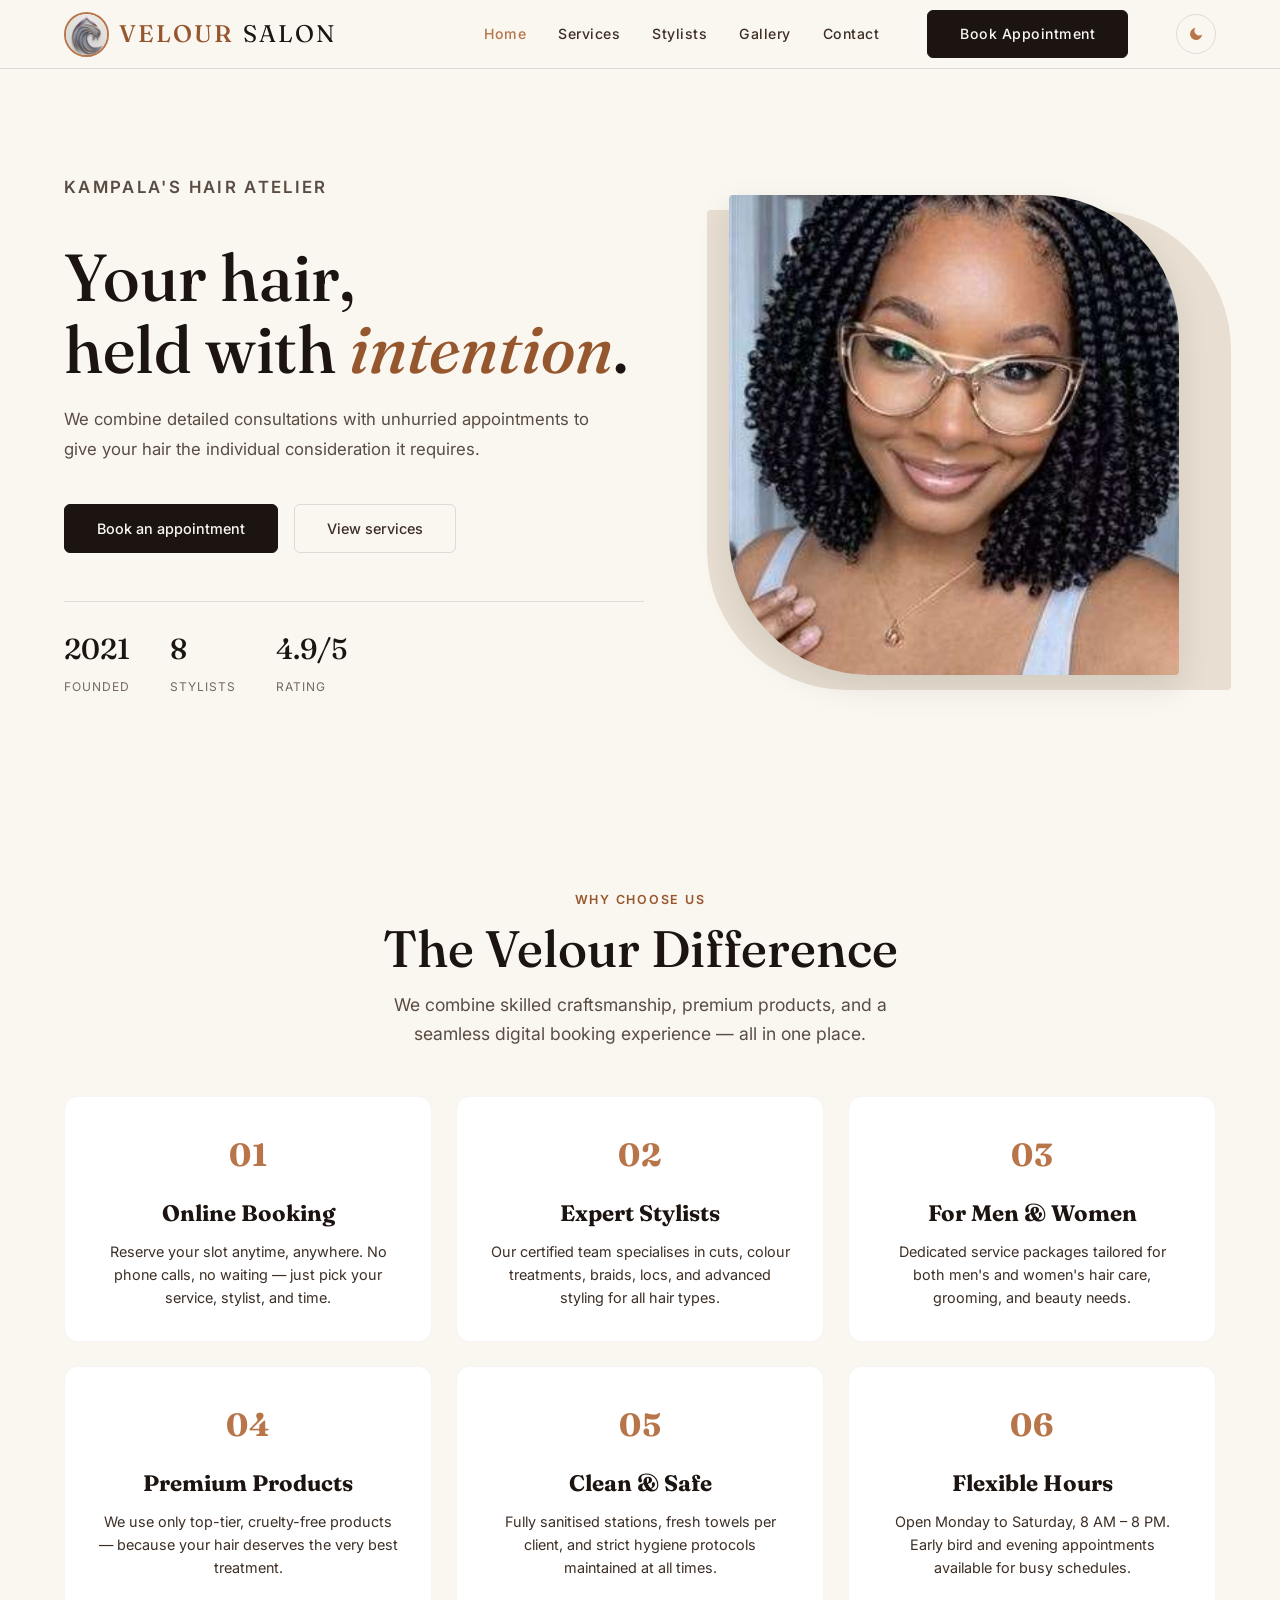
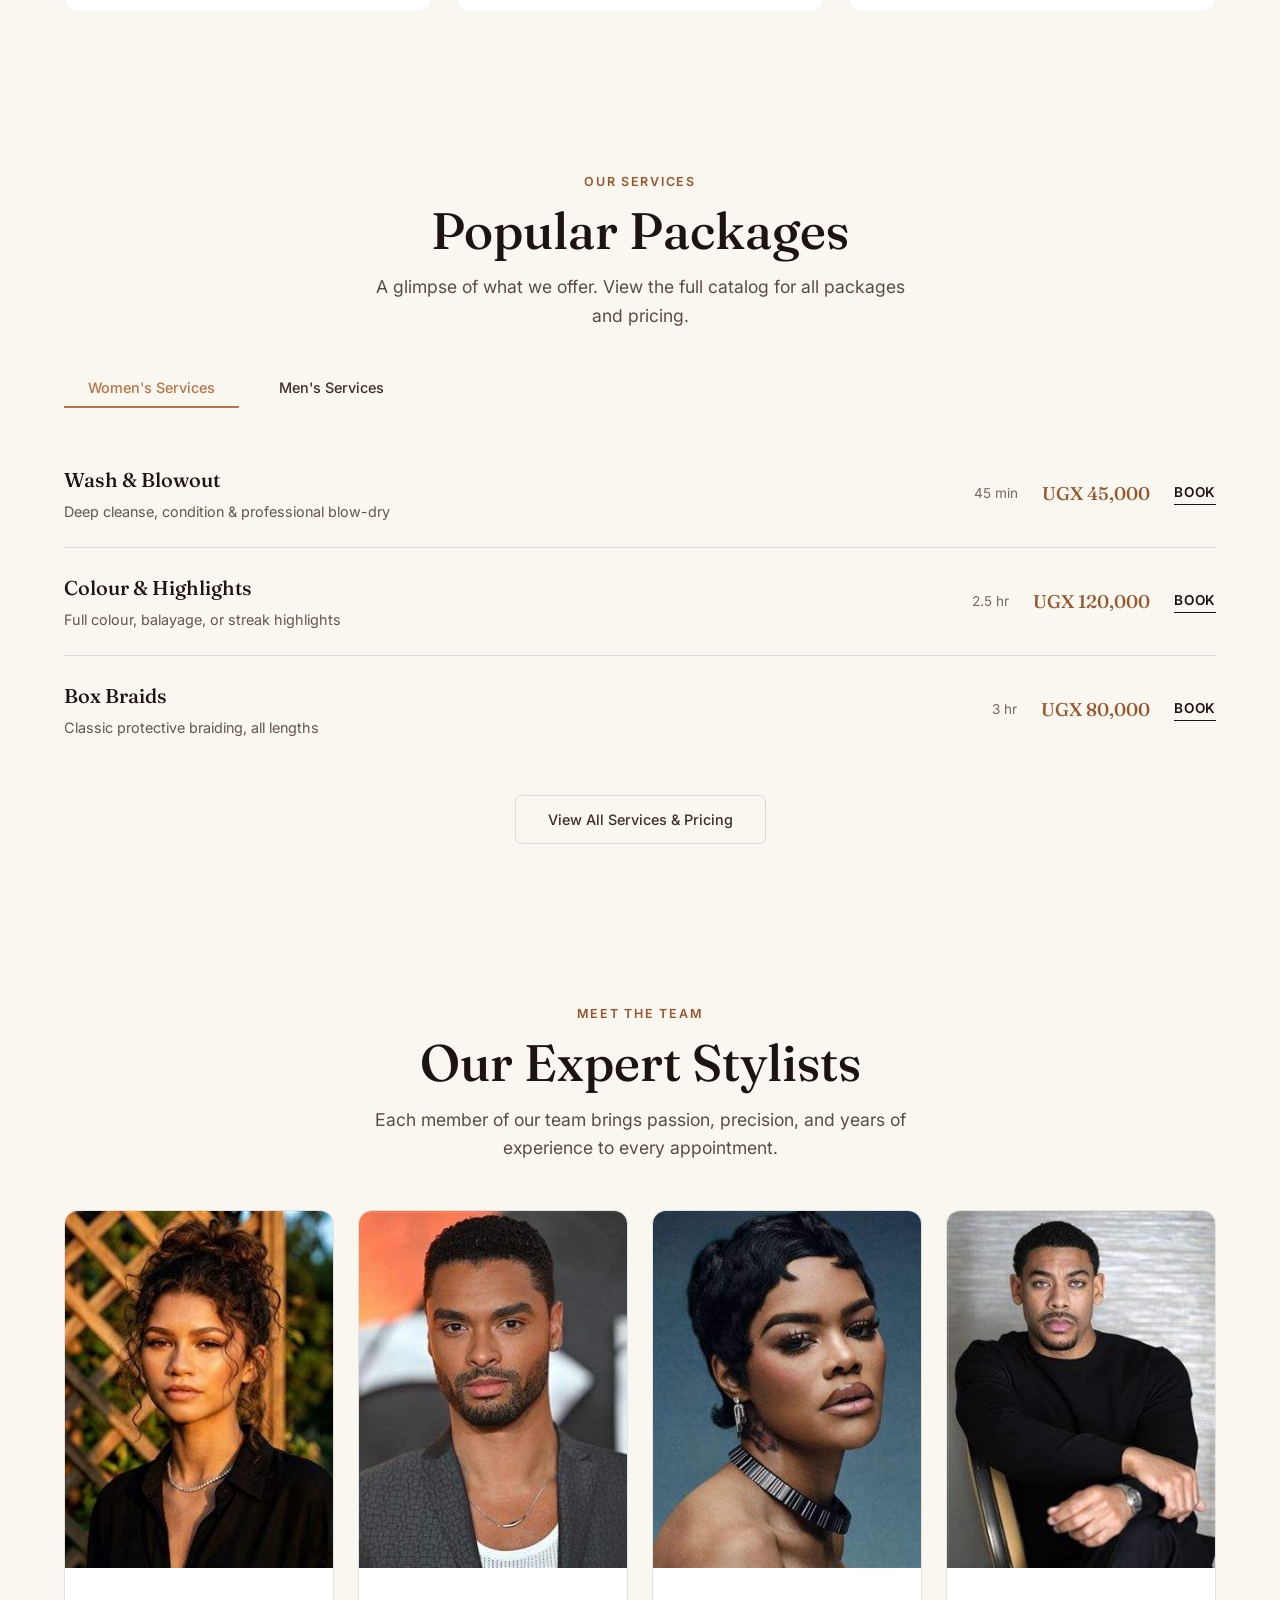
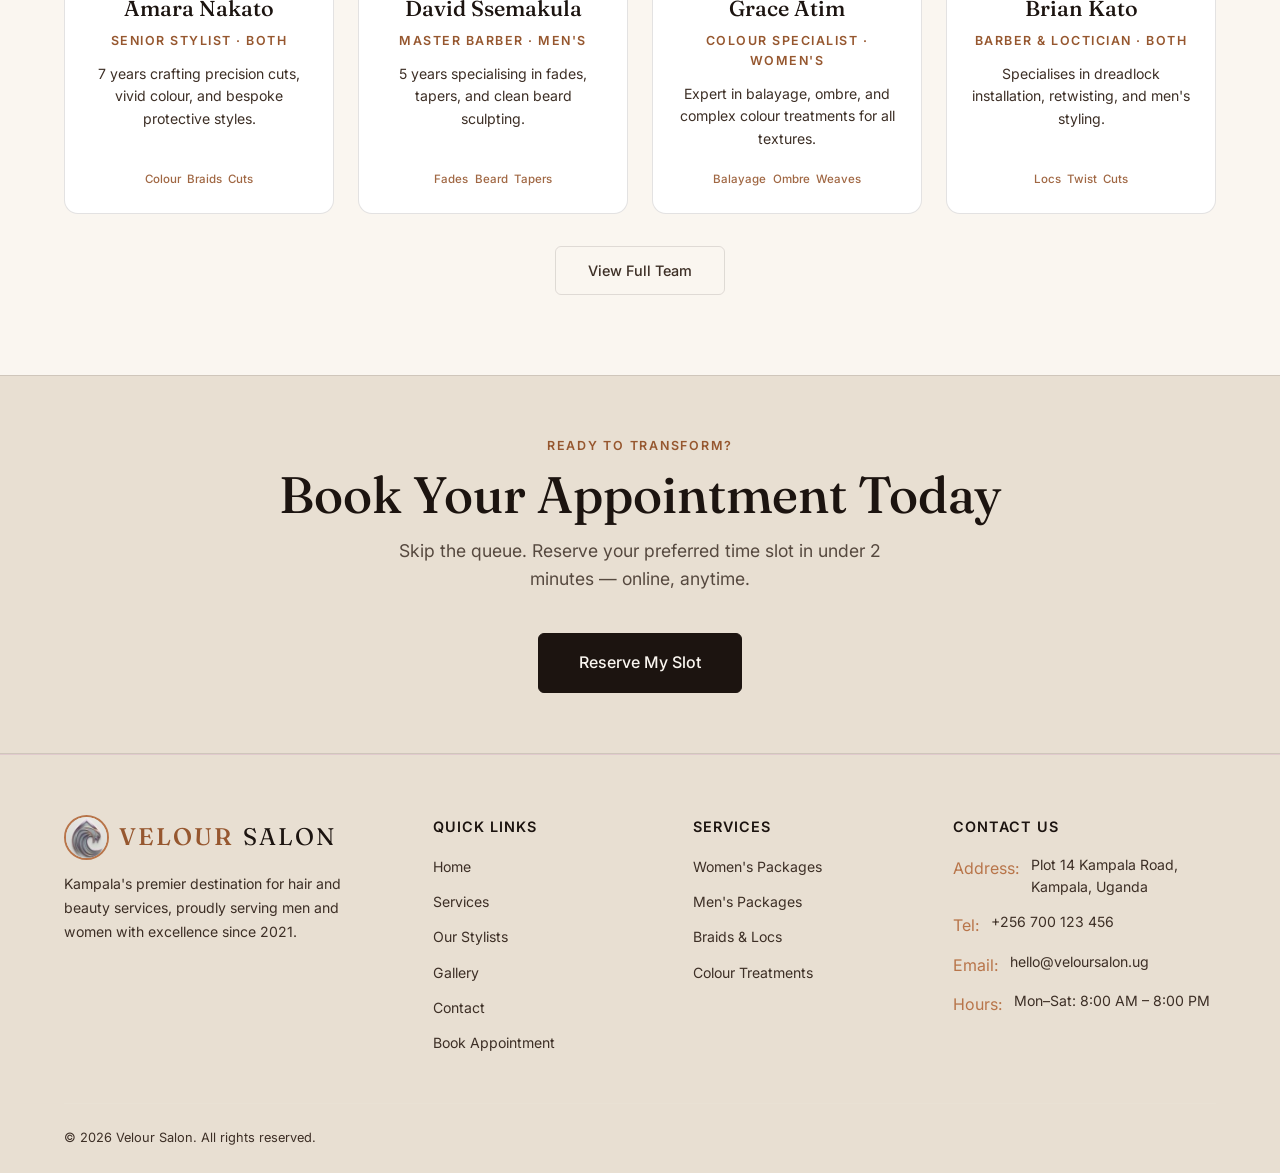
==== commit a09243b6: "feat :changed colour" ====
--- a/index.html
+++ b/index.html
@@ -25,8 +25,8 @@
     .navbar{position:fixed;top:0;left:0;right:0;z-index:1000;background:rgba(250,246,240,.95);backdrop-filter:blur(12px);border-bottom:1px solid rgba(28,20,16,.12);transition:.3s cubic-bezier(.22,1,.36,1)}
     [data-theme="dark"] .navbar{background:rgba(28,20,16,.95)}
     .nav-inner{display:flex;align-items:center;justify-content:space-between;height:68px}
-    .nav-logo{display:flex;align-items:center;gap:10px;font-family:'Fraunces',Georgia,serif;font-size:1.5rem;font-weight:500;letter-spacing:2px;color:#B8754A}
-    .nav-logo img{height:45px;width:45px;object-fit:cover;border-radius:50%;border:2px solid #B8754A}
+    .nav-logo{display:flex;align-items:center;gap:10px;font-family:'Fraunces',Georgia,serif;font-size:1.5rem;font-weight:500;letter-spacing:2px;color:#96572F}
+    .nav-logo img{height:45px;width:45px;object-fit:cover;border-radius:50%;border:2px solid #96572F}
     .nav-logo span{color:#1C1410;font-weight:400}
     [data-theme="dark"] .nav-logo span{color:#FAF6F0}
     .hamburger{display:flex;flex-direction:column;gap:5px;cursor:pointer;padding:4px;background:none;border:none}
@@ -70,7 +70,7 @@
   <link rel="preload" href="style.css" as="style" onload="this.onload=null;this.rel='stylesheet'">
   <noscript><link rel="stylesheet" href="style.css"></noscript>
 
-  <!-- Load Google Fonts async with display=optional to prevent CLS -->
+  <!-- Load Google Fonts async with display=optional to prevent font CLS -->
   <link rel="preload"
     href="https://fonts.googleapis.com/css2?family=Fraunces:ital,opsz,wght@0,9..144,400;0,9..144,500;1,9..144,400&family=Inter:wght@300;400;500;600;700&display=optional"
     as="style" onload="this.onload=null;this.rel='stylesheet'">
--- a/style.css
+++ b/style.css
@@ -1,7 +1,4 @@
 /* Velour Salon — Global Styles */
-
-/* --- Google Fonts --- */
-@import url('https://fonts.googleapis.com/css2?family=Fraunces:ital,opsz,wght@0,9..144,400;0,9..144,500;1,9..144,400&family=Inter:wght@300;400;500;600;700&display=swap');
 
 /* --- CSS Custom Properties --- */
 :root {
@@ -237,7 +234,7 @@
   font-size: 1.5rem;
   font-weight: 500;
   letter-spacing: 2px;
-  color: var(--accent-color);
+  color: var(--accent-hover);
   text-decoration: none;
 }
 .nav-logo img {
@@ -717,7 +714,7 @@
 .info-item span:first-child {
   font-size: 0.75rem;
   font-weight: 600;
-  color: var(--accent-hover);
+  color: var(--text-title);
   text-transform: uppercase;
   letter-spacing: 0.5px;
   min-width: 70px;
@@ -902,9 +899,9 @@
 .page-header h1 {
   font-family: var(--font-head);
   font-size: clamp(2.5rem, 6vw, 4rem);
-  color: var(--clr-white);
-}
-.page-header p { color: var(--muted-clr); margin: 0.75rem auto 0; max-width: 500px; }
+  color: var(--text-title);
+}
+.page-header p { color: var(--text-color); margin: 0.75rem auto 0; max-width: 500px; }
 .breadcrumb {
   display: flex;
   justify-content: center;
--- a/style.css
+++ b/style.css
@@ -1,7 +1,4 @@
 /* Velour Salon — Global Styles */
-
-/* --- Google Fonts --- */
-@import url('https://fonts.googleapis.com/css2?family=Fraunces:ital,opsz,wght@0,9..144,400;0,9..144,500;1,9..144,400&family=Inter:wght@300;400;500;600;700&display=swap');
 
 /* --- CSS Custom Properties --- */
 :root {
@@ -237,7 +234,7 @@
   font-size: 1.5rem;
   font-weight: 500;
   letter-spacing: 2px;
-  color: var(--accent-color);
+  color: var(--accent-hover);
   text-decoration: none;
 }
 .nav-logo img {
@@ -717,7 +714,7 @@
 .info-item span:first-child {
   font-size: 0.75rem;
   font-weight: 600;
-  color: var(--accent-hover);
+  color: var(--text-title);
   text-transform: uppercase;
   letter-spacing: 0.5px;
   min-width: 70px;
@@ -902,9 +899,9 @@
 .page-header h1 {
   font-family: var(--font-head);
   font-size: clamp(2.5rem, 6vw, 4rem);
-  color: var(--clr-white);
-}
-.page-header p { color: var(--muted-clr); margin: 0.75rem auto 0; max-width: 500px; }
+  color: var(--text-title);
+}
+.page-header p { color: var(--text-color); margin: 0.75rem auto 0; max-width: 500px; }
 .breadcrumb {
   display: flex;
   justify-content: center;
